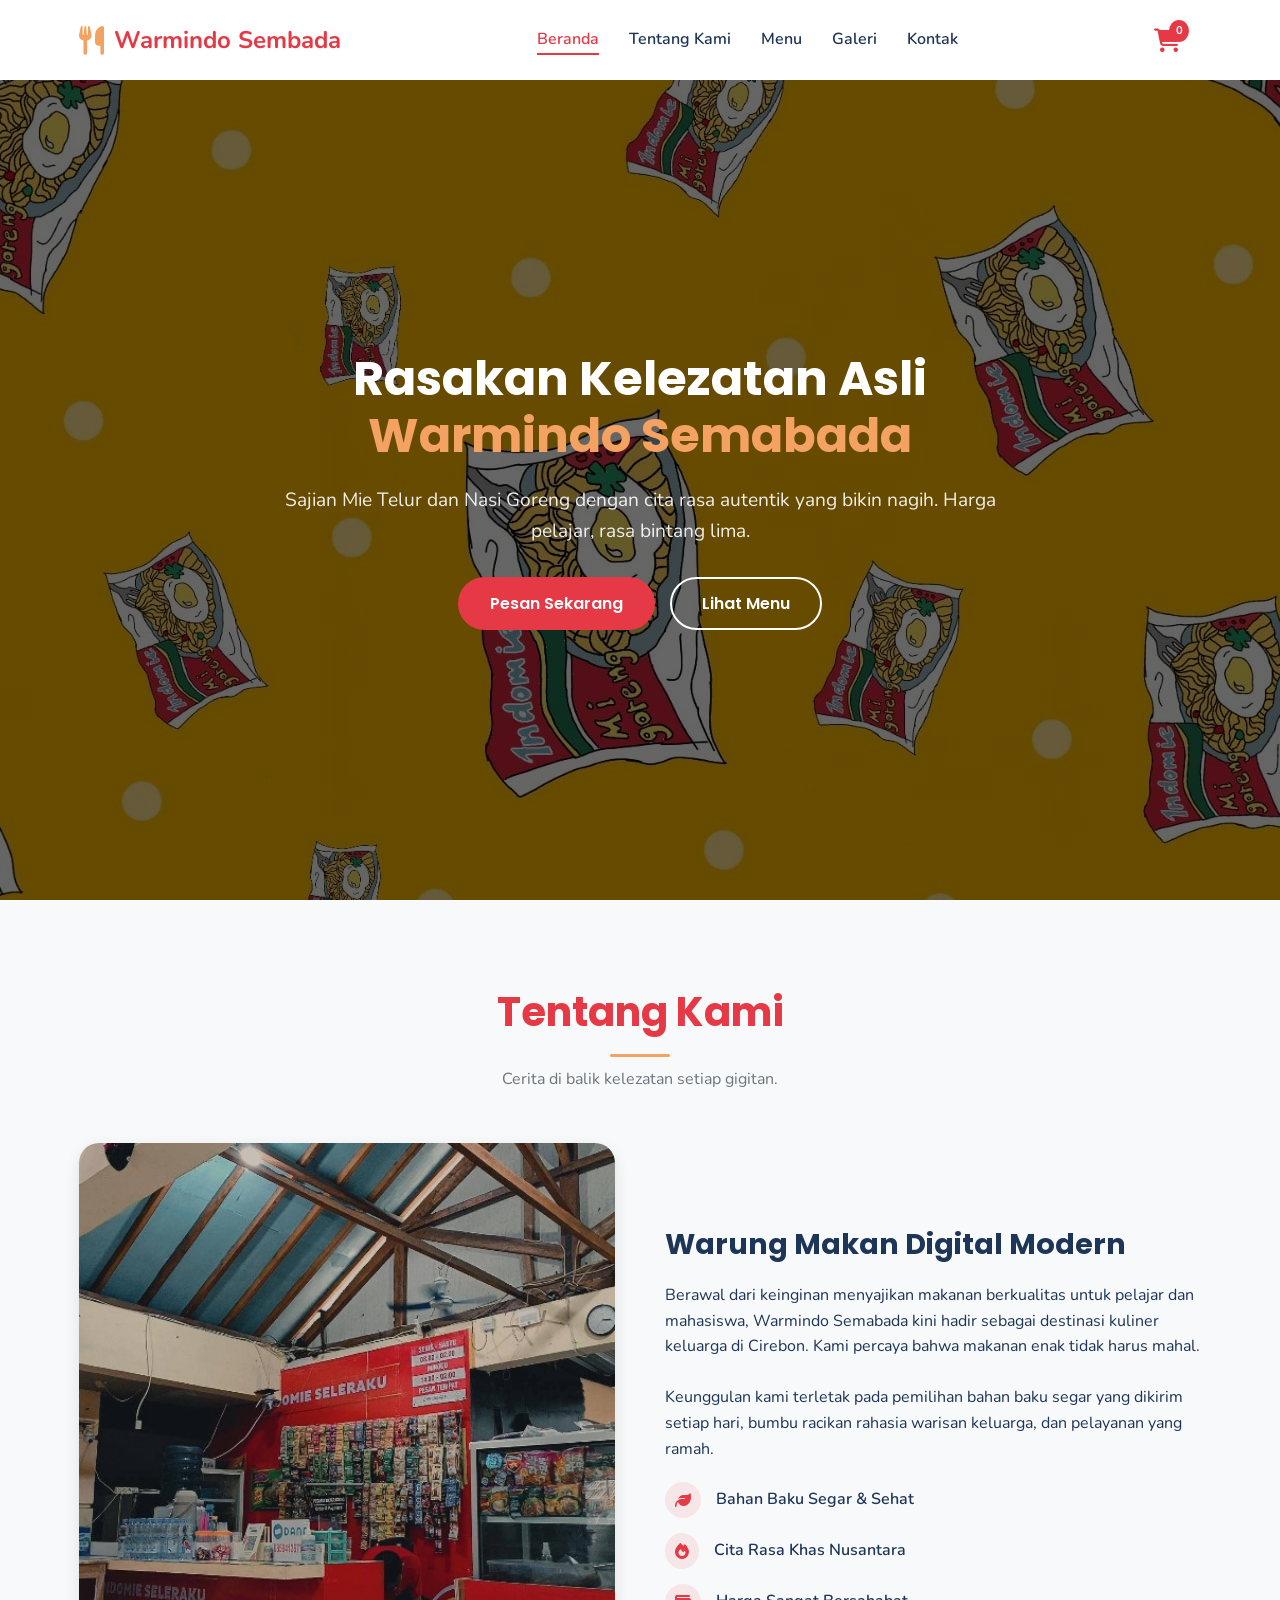
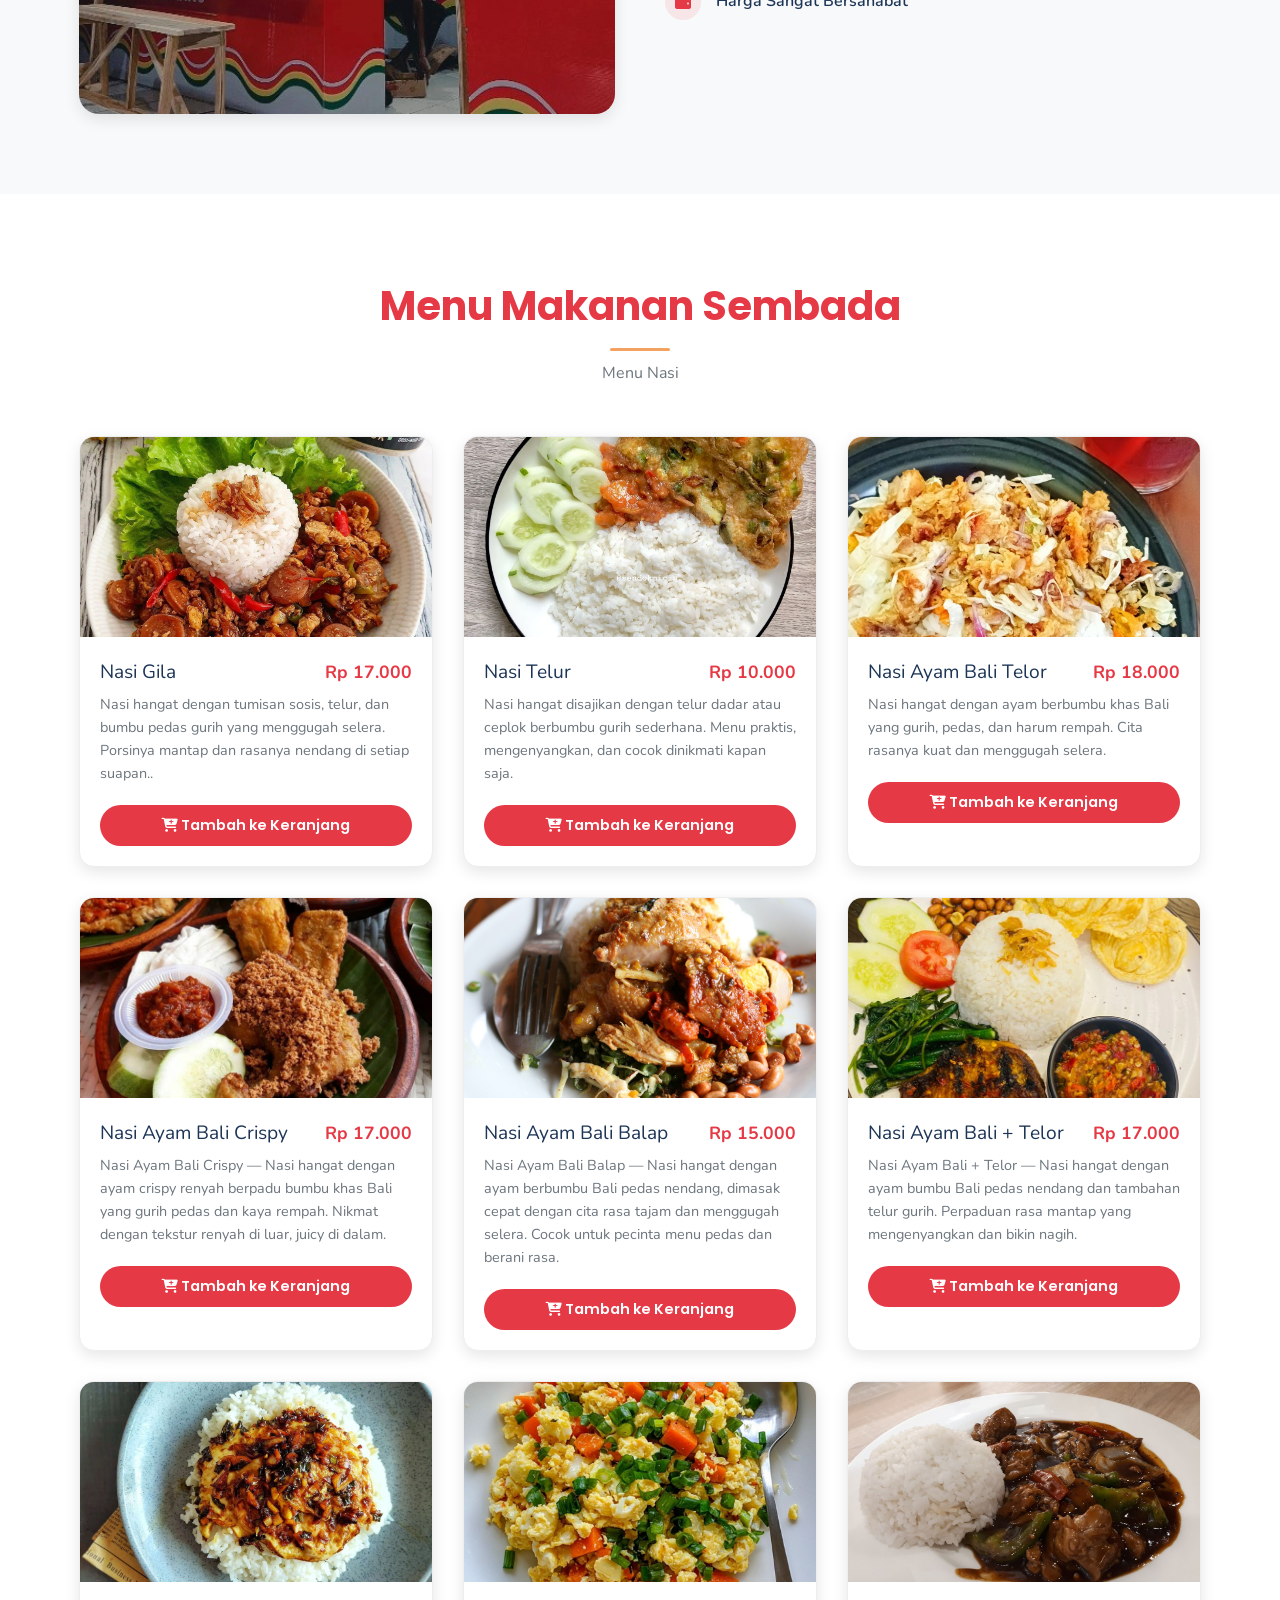
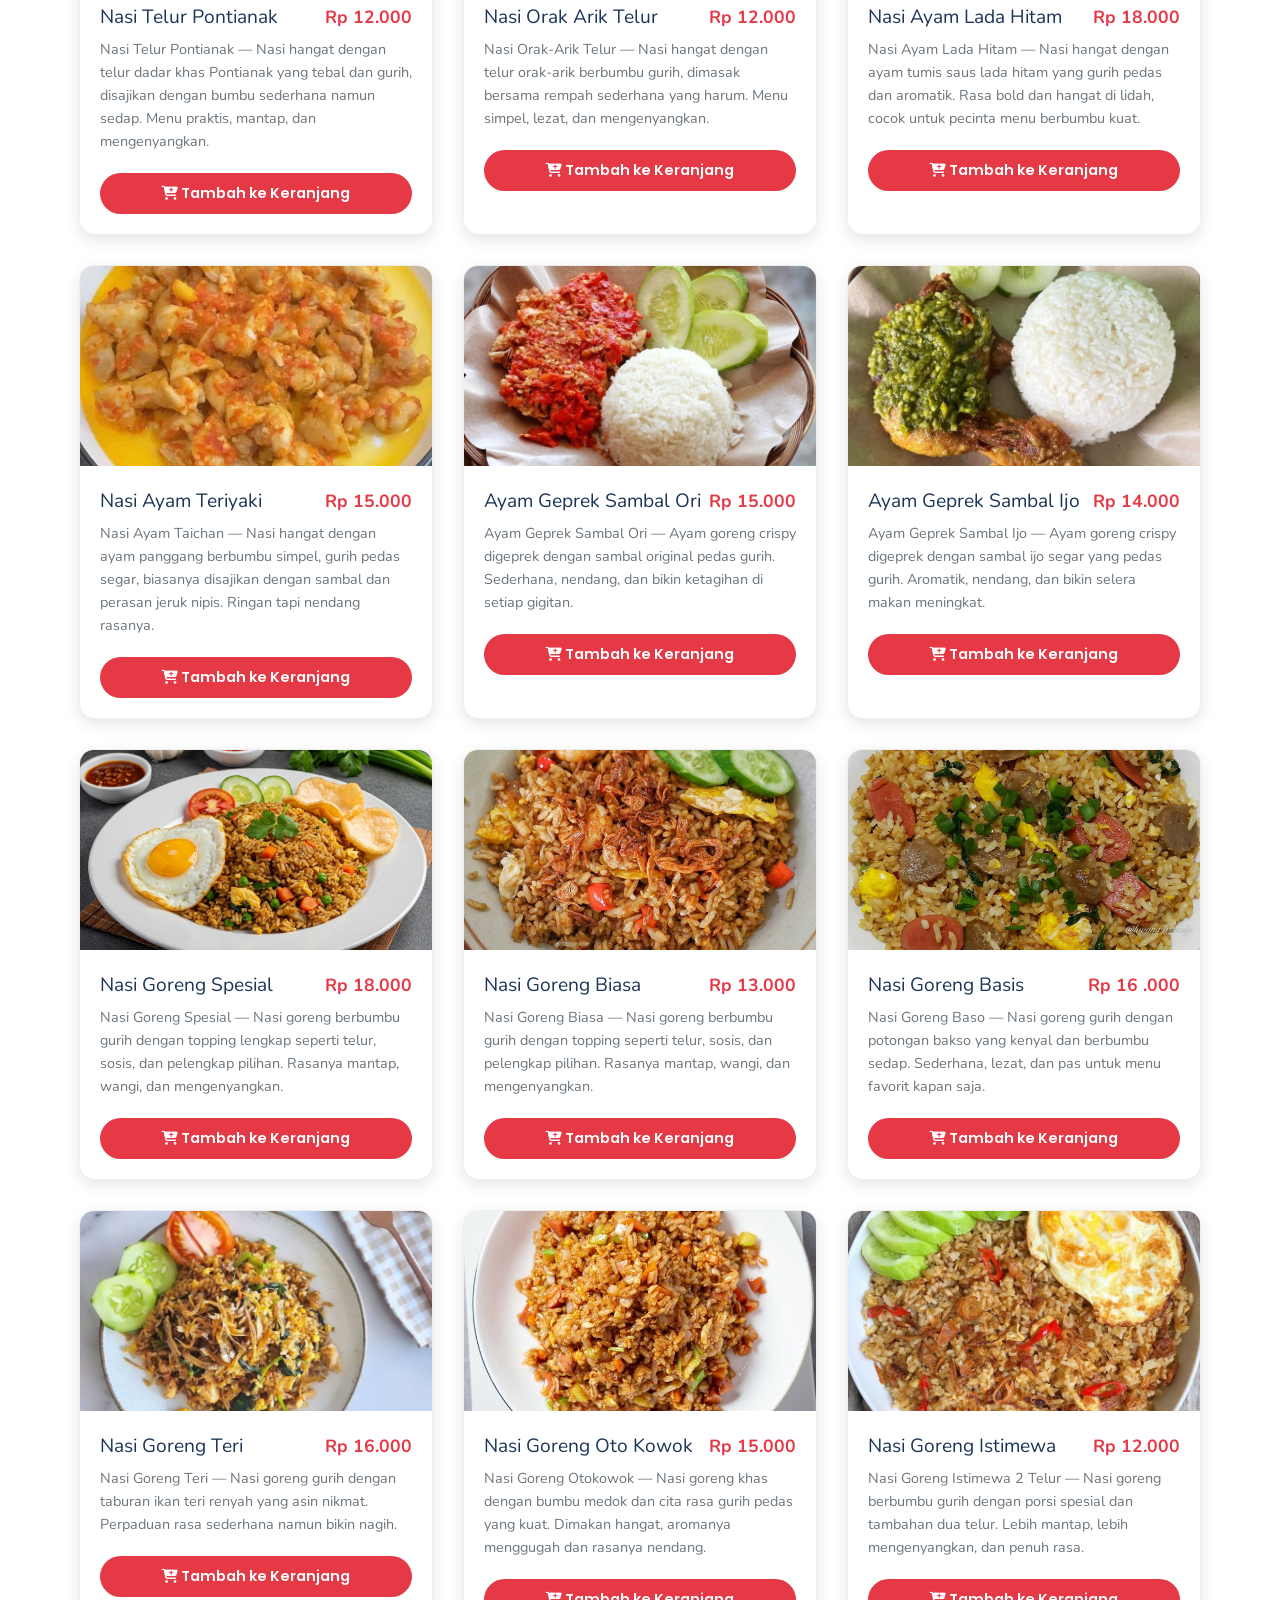
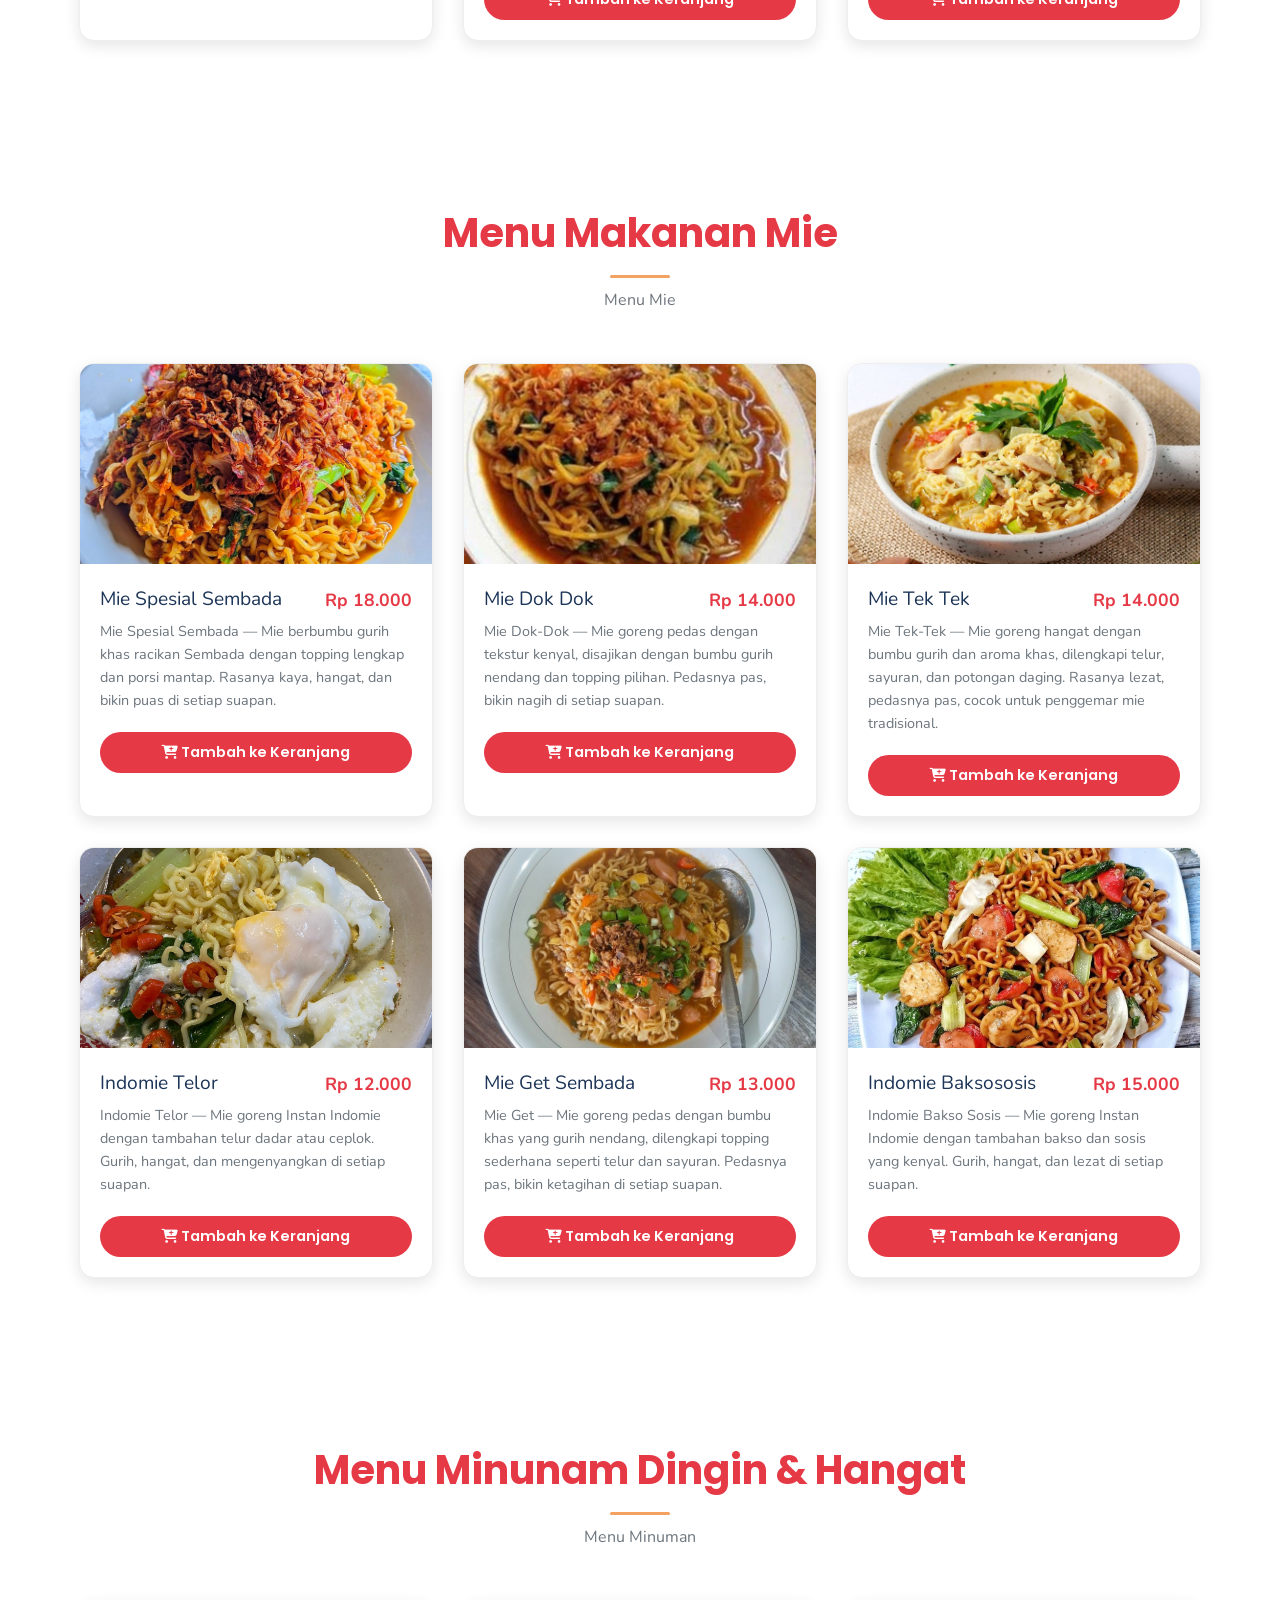
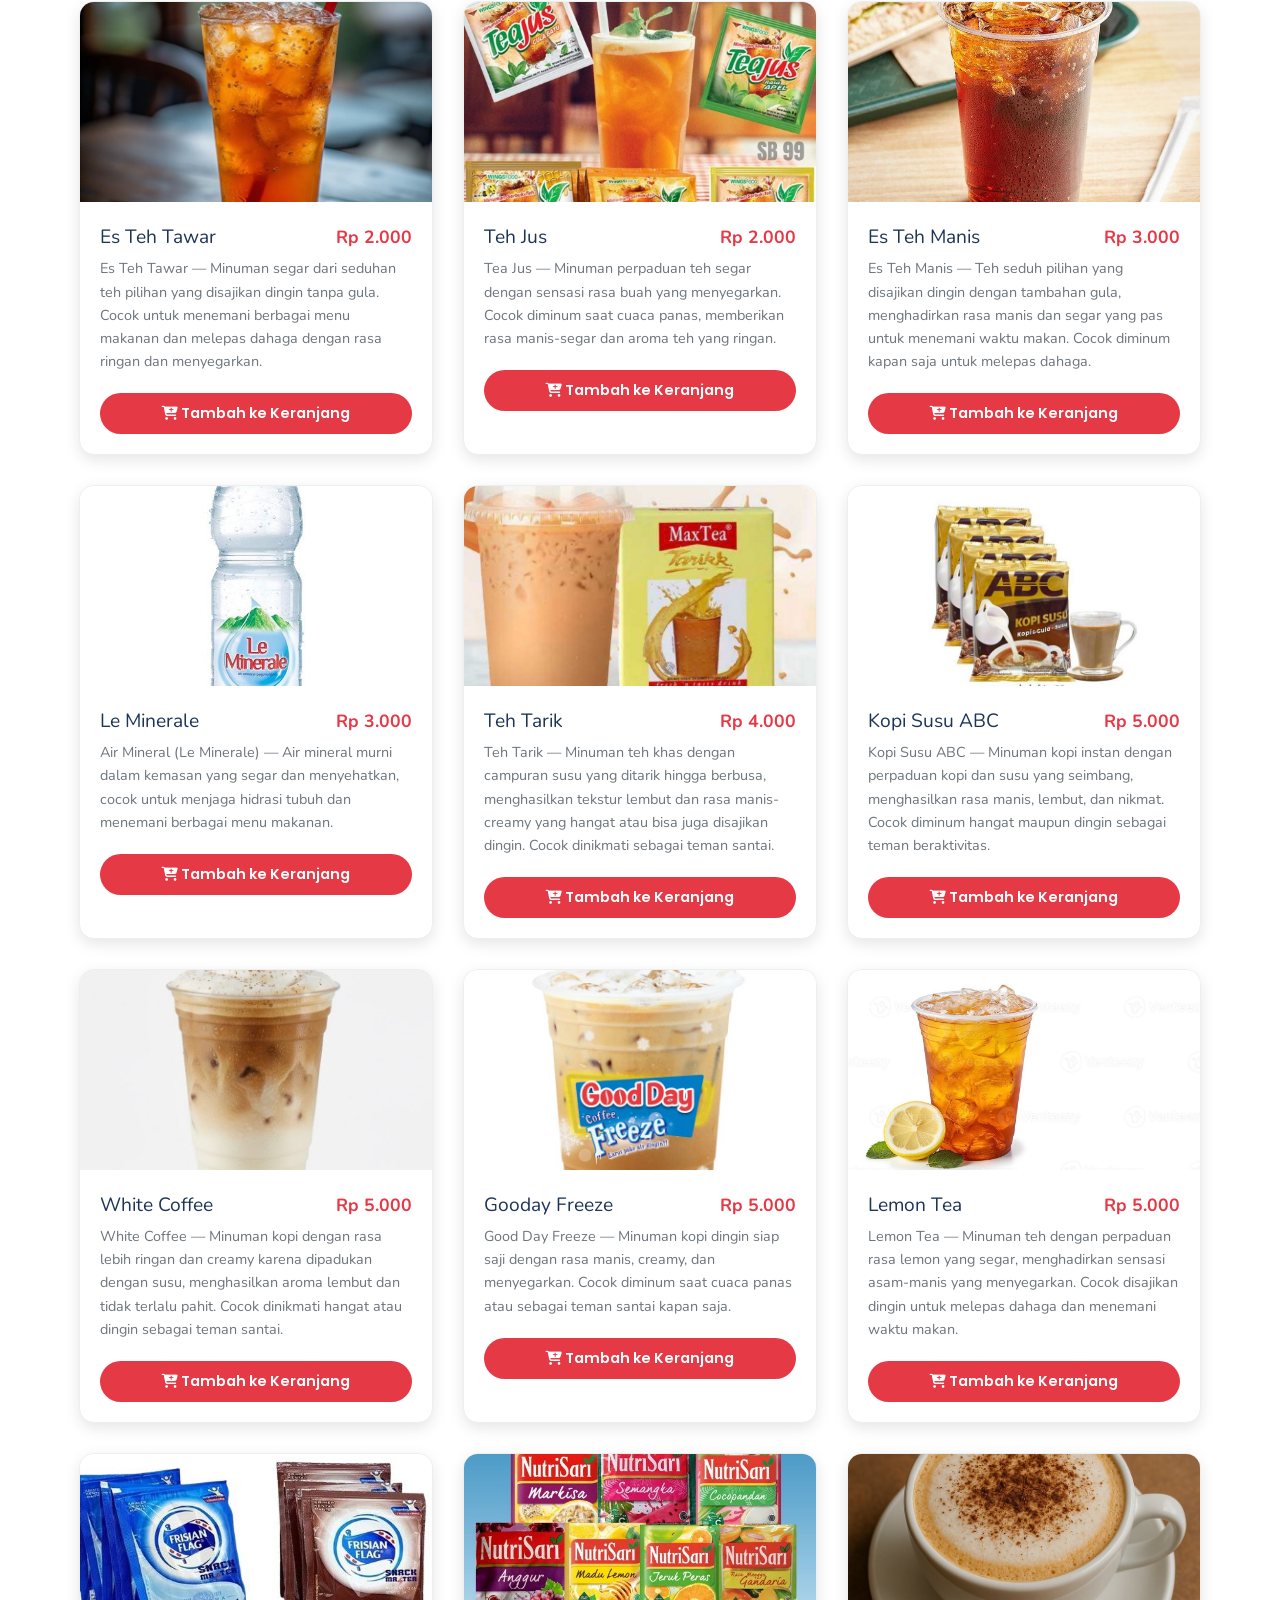
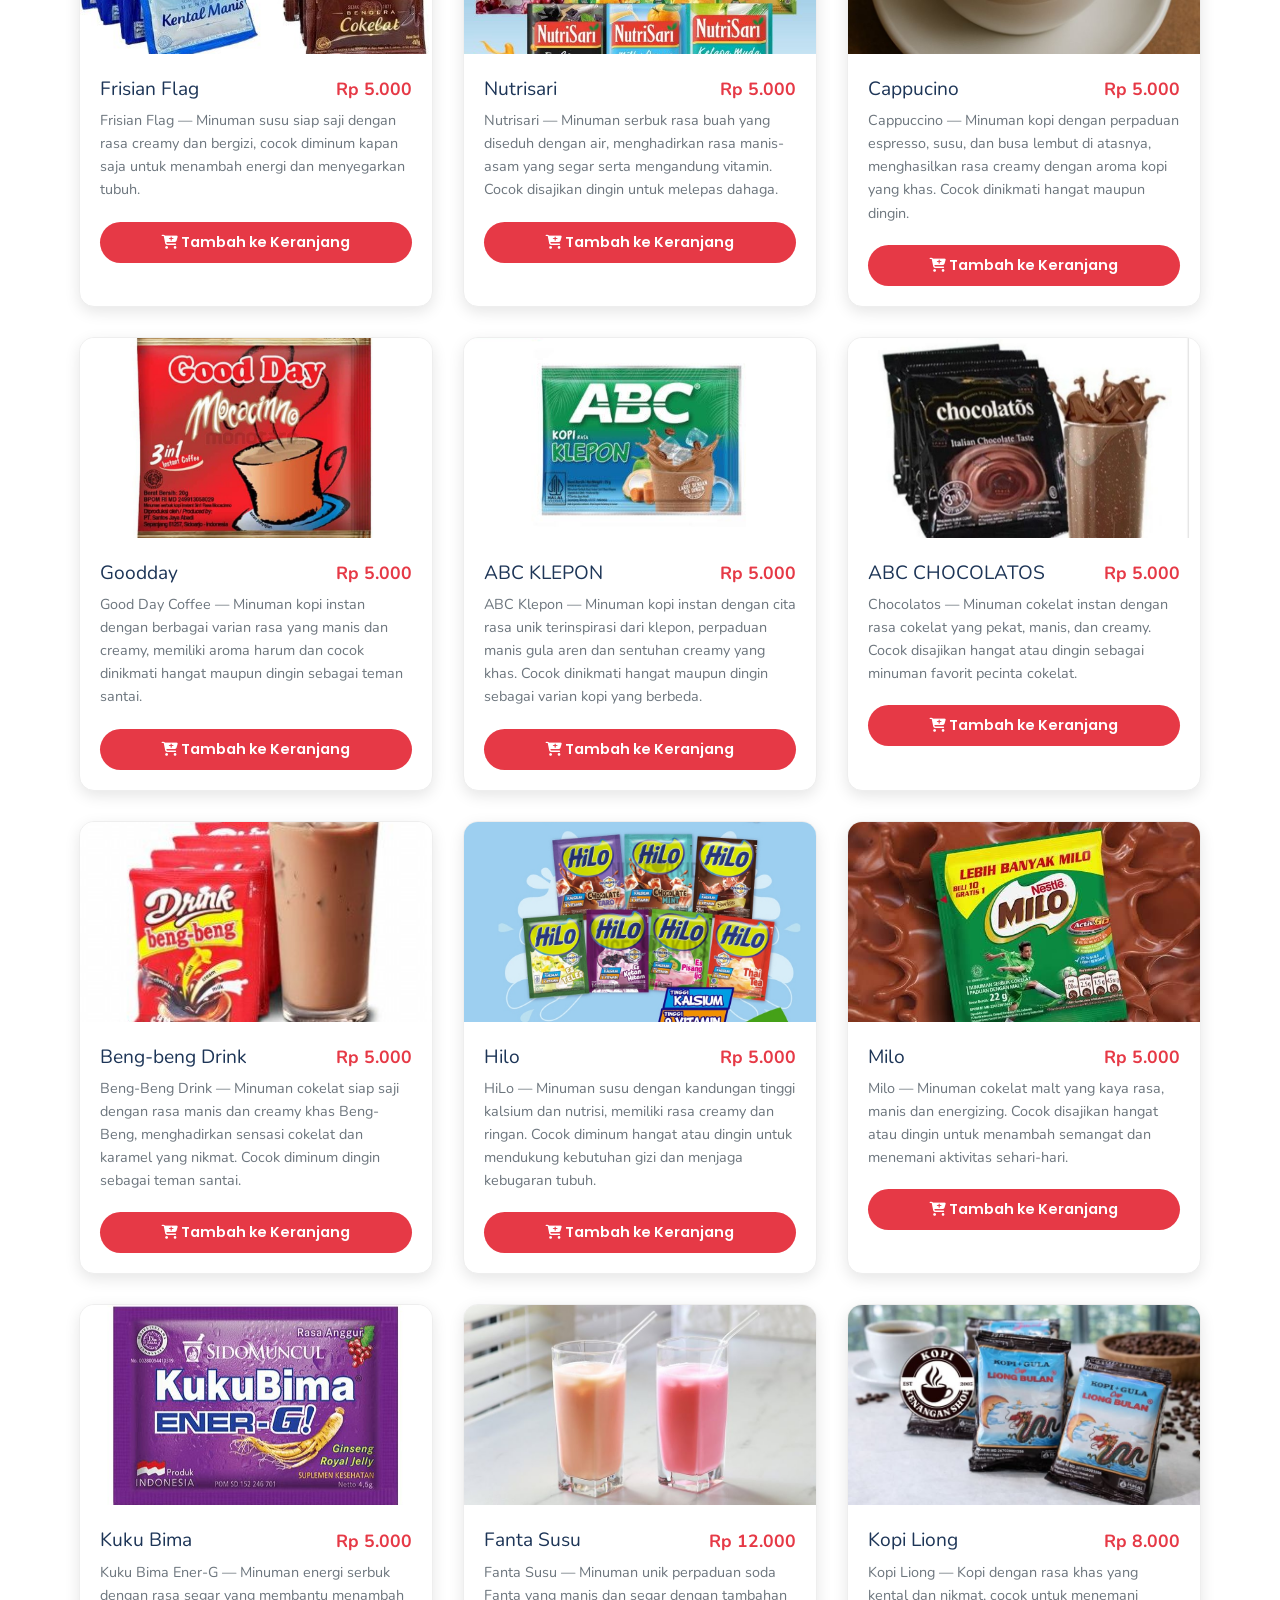
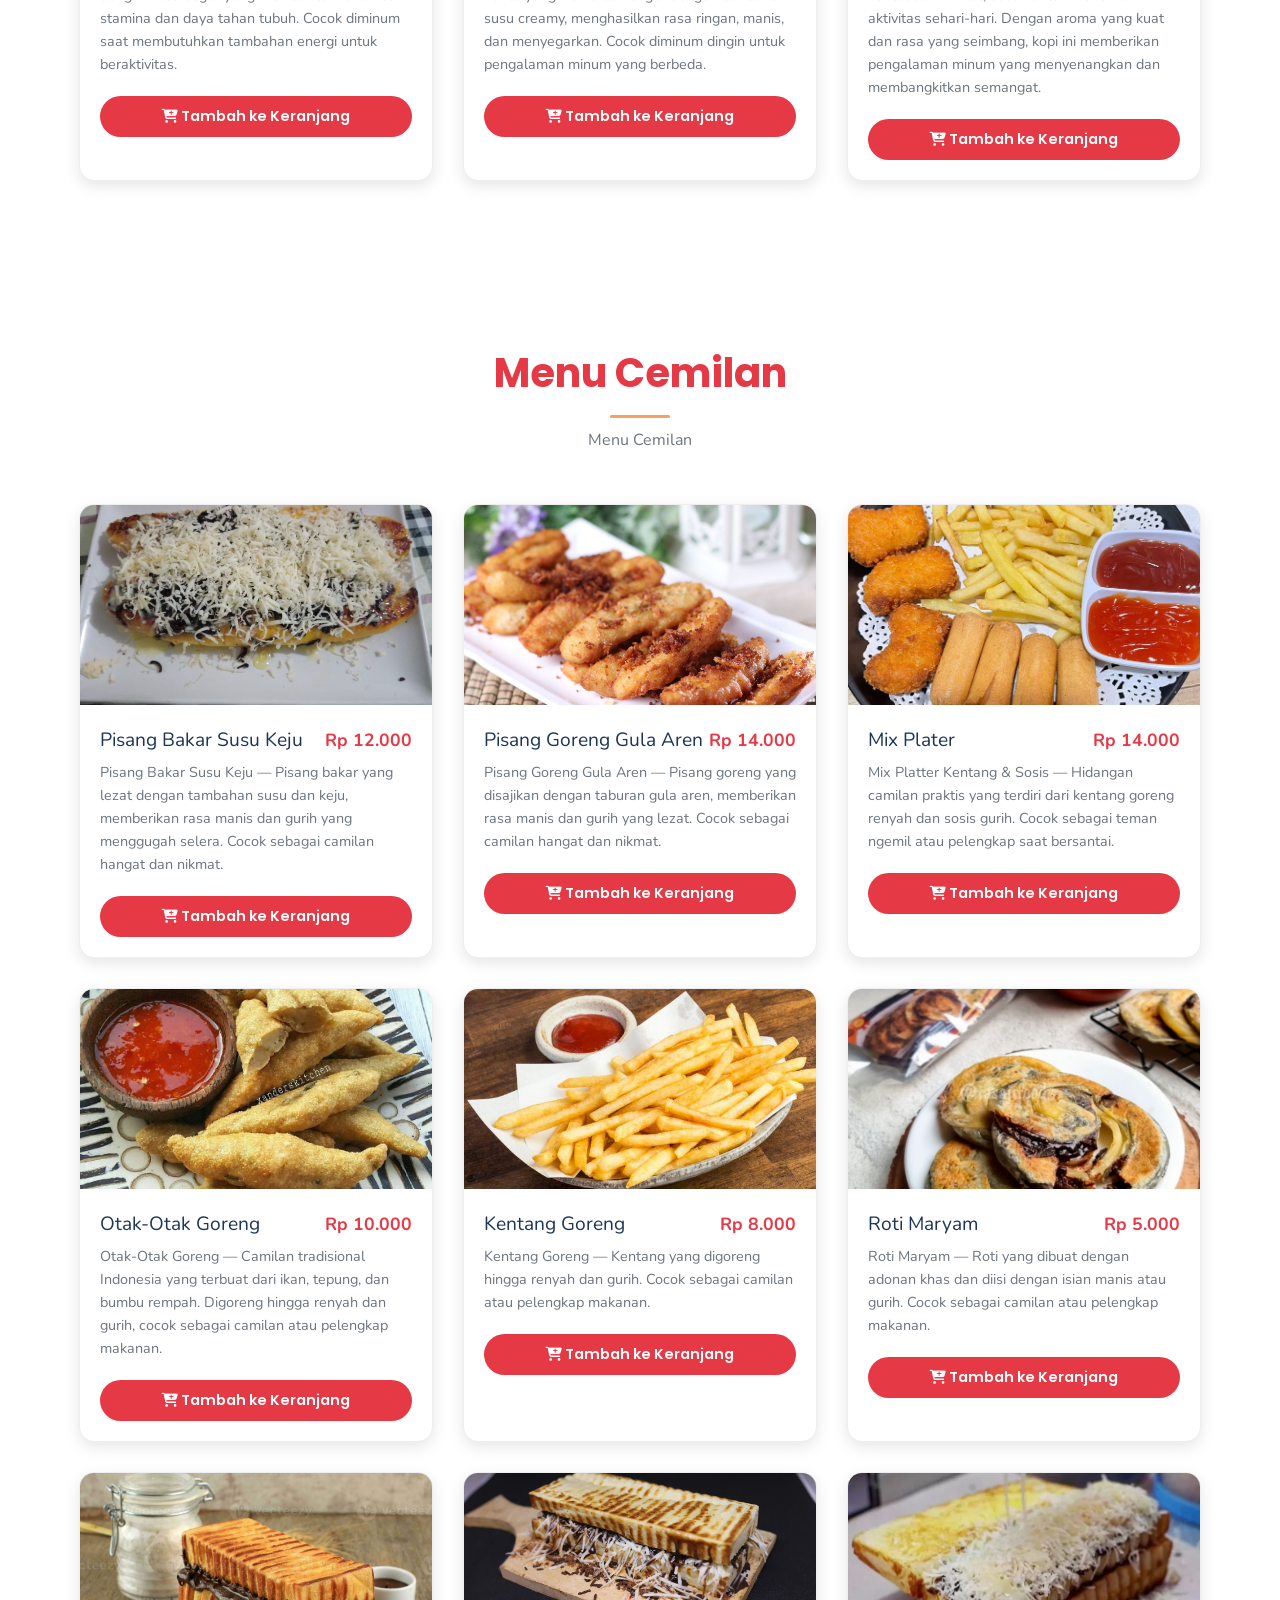
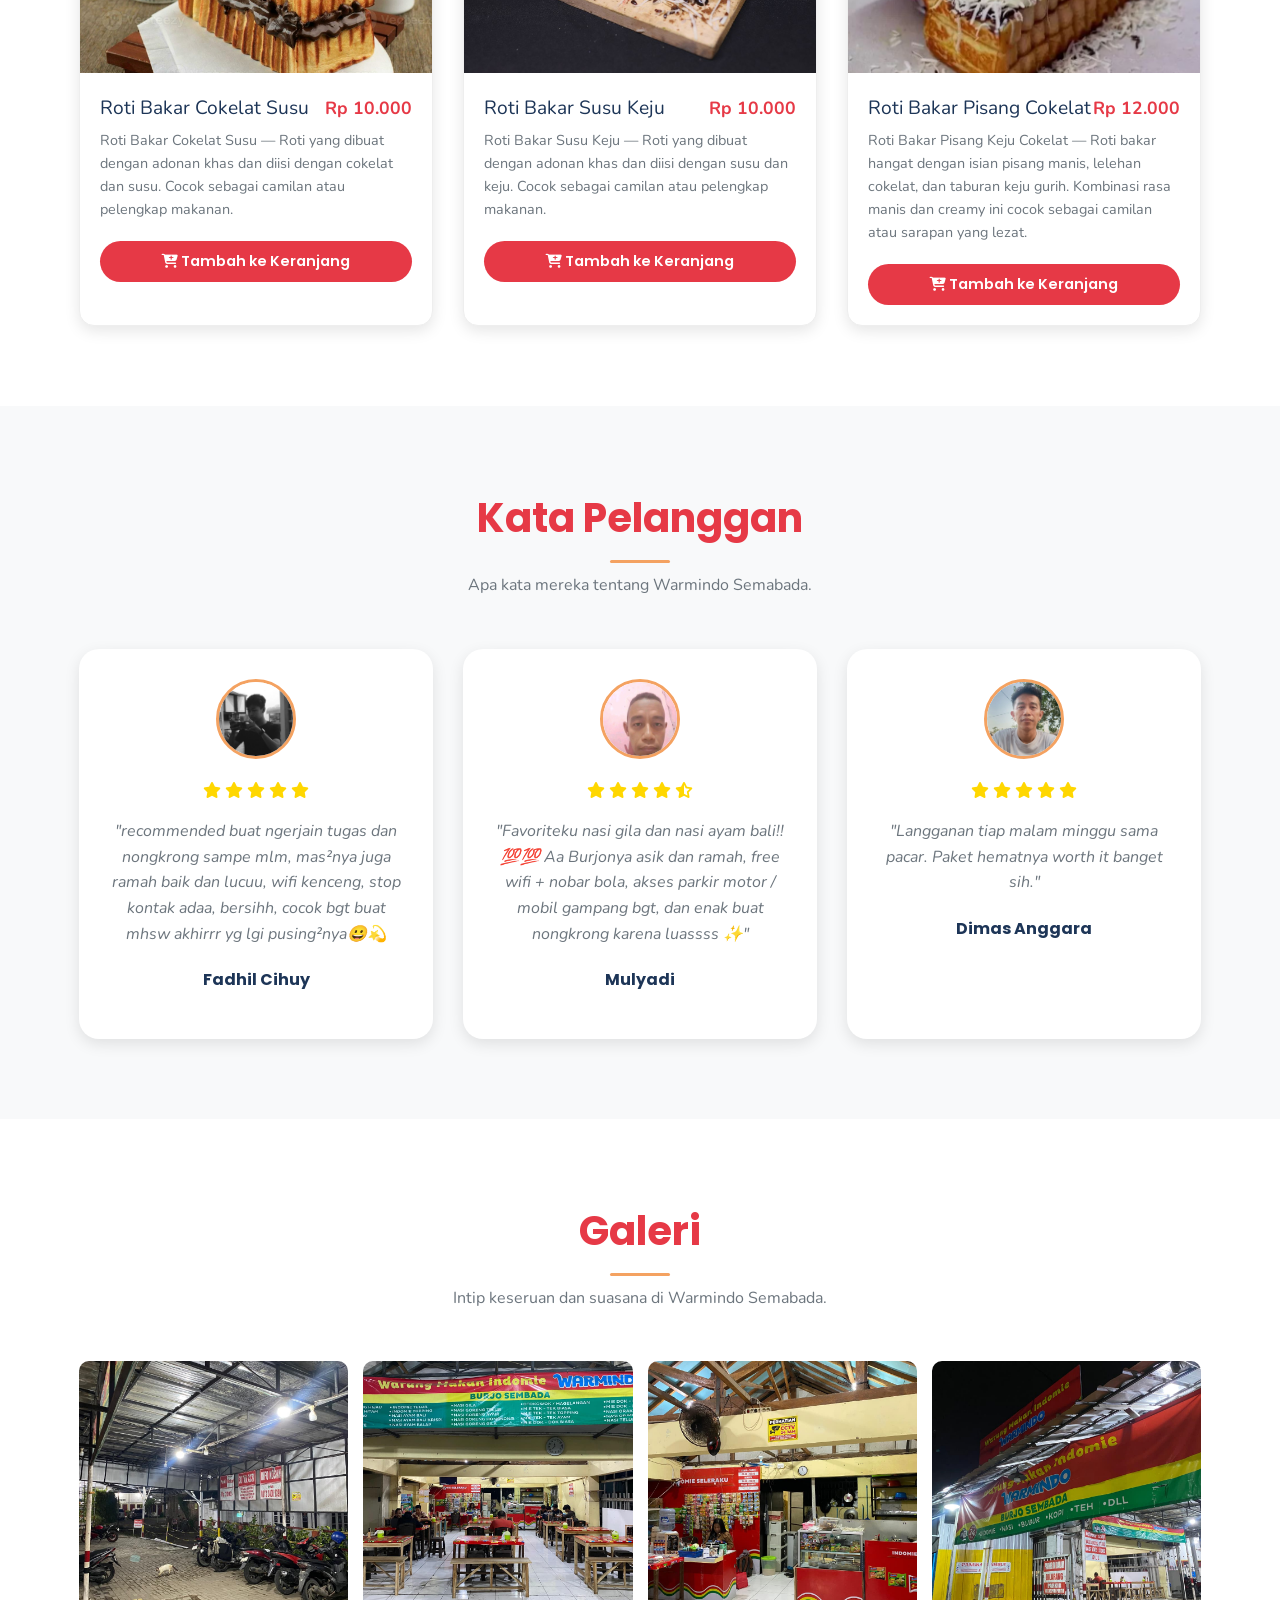
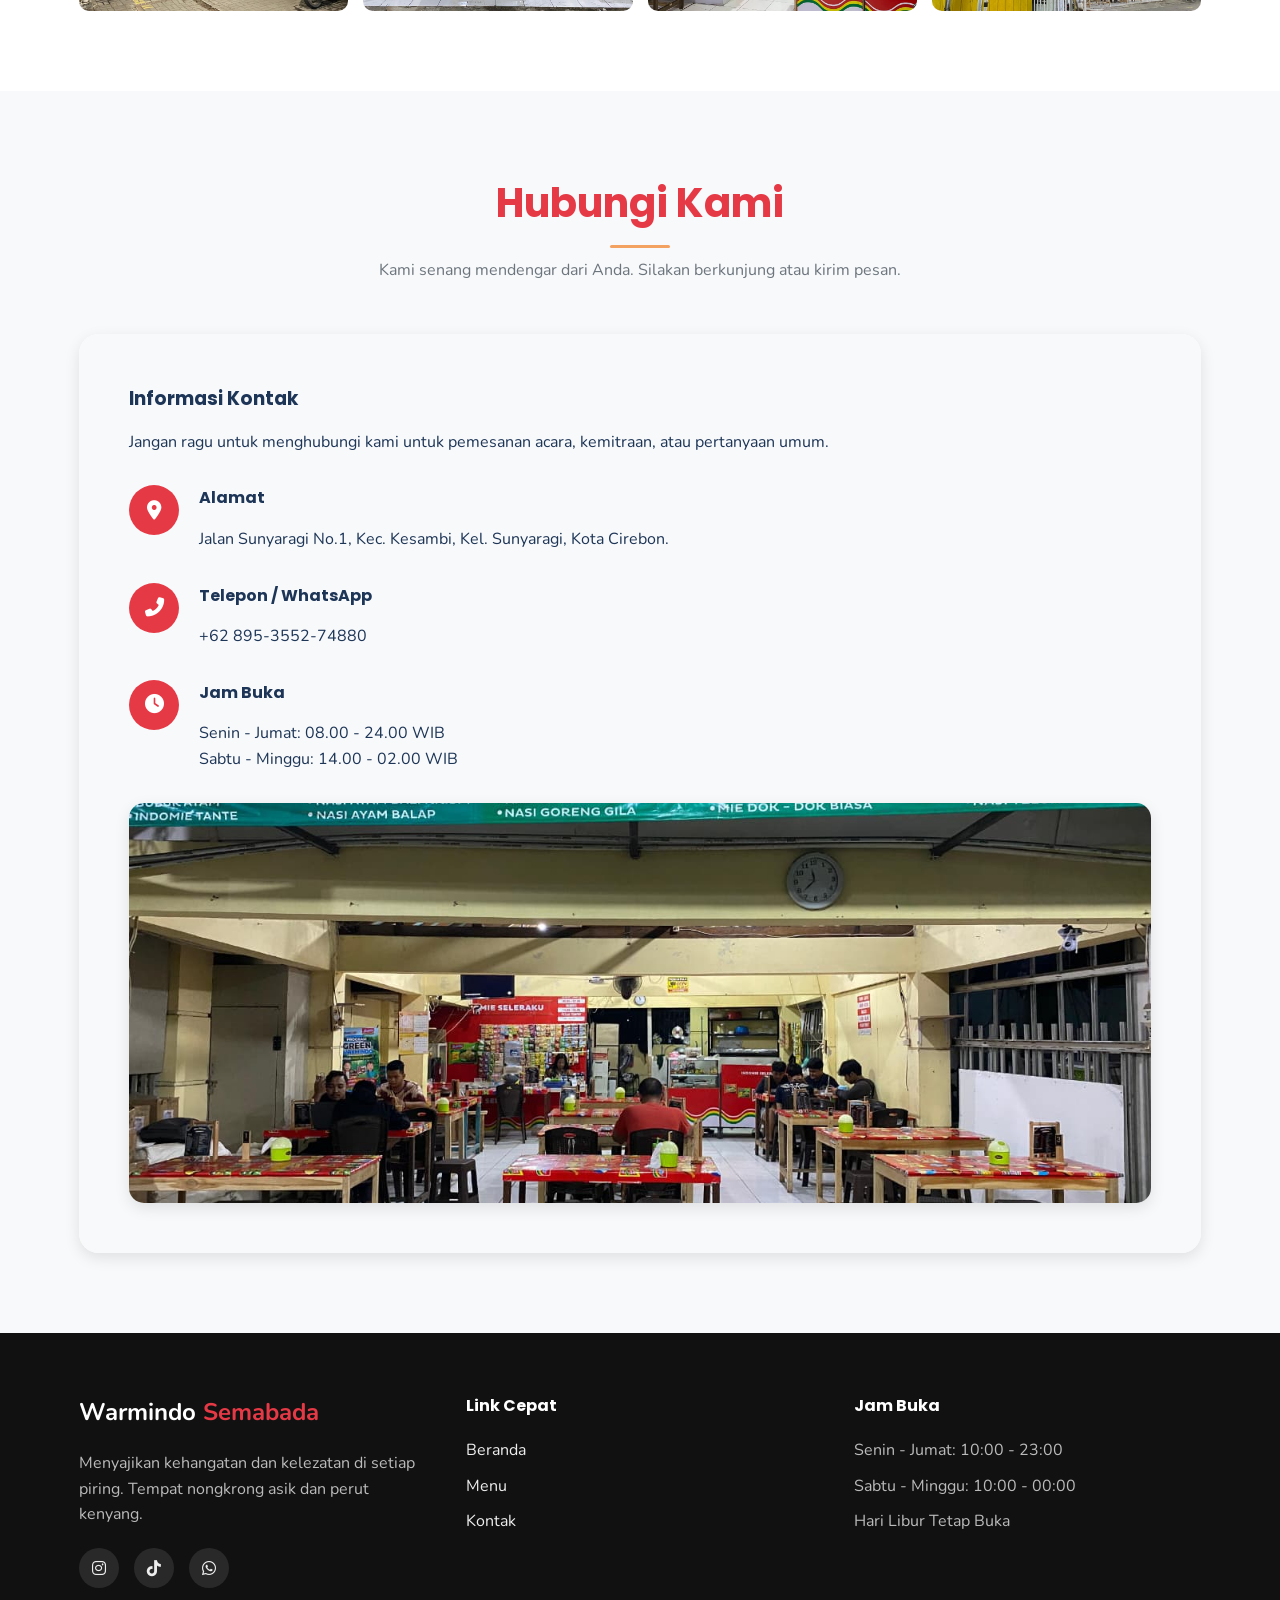
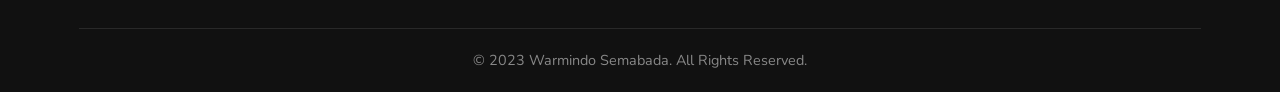
==== warmindo_sembada - Copy/index.html @ 0cf44f6a "Add files via upload" ====
<!DOCTYPE html>
<html lang="id">
<head>
    <meta charset="UTF-8">
    <meta name="viewport" content="width=device-width, initial-scale=1.0">
    <meta name="description" content="Warmindo Sembada Cirebon - Rasakan kelezatan mie telur dan nasi goreng terbaik di Kota Cirebon. Bahan segar, harga bersahabat.">
    <meta name="keywords" content="Warmindo Cirebon, Mie Telur Cirebon, Nasi Goreng Sunyaragi, Kuliner Cirebon, Warmindo Sembada">
    <title>Warmindo Sembada - Kelezatan Asli Cirebon</title>
    
    <!-- Google Fonts -->
    <link rel="preconnect" href="https://fonts.googleapis.com">
    <link rel="preconnect" href="https://fonts.gstatic.com" crossorigin>
    <link href="https://fonts.googleapis.com/css2?family=Nunito:wght@400;600;700&family=Poppins:wght@400;500;600;700&display=swap" rel="stylesheet">
    
    <!-- Font Awesome untuk Ikon -->
    <link rel="stylesheet" href="https://cdnjs.cloudflare.com/ajax/libs/font-awesome/6.4.0/css/all.min.css">

    <!-- Link ke file CSS -->
    <link rel="stylesheet" href="style.css">
</head>
<body>

    <!-- Header -->
    <header id="header">
        <div class="container">
            <nav class="navbar">
                <a href="#" class="logo">
                    <i class="fas fa-utensils"></i> Warmindo Sembada
                </a>
                <ul class="nav-menu">
                    <li><a href="#beranda" class="nav-link active">Beranda</a></li>
                    <li><a href="#tentang" class="nav-link">Tentang Kami</a></li>
                    <li><a href="#menu" class="nav-link">Menu</a></li>
                    <li><a href="#galeri" class="nav-link">Galeri</a></li>
                    <li><a href="#kontak" class="nav-link">Kontak</a></li>
                </ul>
                <a href="#keranjang" class="cart-menu">
                    <i class="fas fa-shopping-cart"></i>
                    <span class="cart-badge">0</span>
                </a>
                <div class="hamburger">
                    <i class="fas fa-bars"></i>
                </div>
            </nav>
        </div>
    </header>

    <!-- Hero Section -->
    <section id="beranda" class="hero">
        <div class="hero-content">
            <h1 class="hero-title">Rasakan Kelezatan Asli <br> <span>Warmindo Semabada</span></h1>
            <p class="hero-subtitle">Sajian Mie Telur dan Nasi Goreng dengan cita rasa autentik yang bikin nagih. Harga pelajar, rasa bintang lima.</p>
            <div class="hero-buttons">
                <a href="#menu" class="btn btn-primary">Pesan Sekarang</a>
                <a href="#menu" class="btn btn-outline" style="color: white; border-color: white;">Lihat Menu</a>
            </div>
        </div>
    </section>

    <!-- Shopping Cart Modal -->
    <div id="keranjang" class="cart-modal">
        <div class="cart-content">
            <div class="cart-header">
                <h2>Keranjang Makanan</h2>
                <a href="#" class="cart-close">
                    <i class="fas fa-times"></i>
                </a>
            </div>
            <div class="cart-items-container" id="cartItems">
                <div class="cart-empty">
                    <i class="fas fa-shopping-cart"></i>
                    <p>Keranjang Anda kosong</p>
                </div>
            </div>
            <div class="buyer-info-section" id="buyerInfoSection" style="display: none;">
                <h3>Data Pembeli</h3>
                <div class="buyer-form">
                    <div class="form-group">
                        <label for="buyerName">Nama Pembeli</label>
                        <input type="text" id="buyerName" placeholder="Masukkan nama Anda" class="form-control">
                    </div>
                    <div class="form-group">
                        <label for="buyerTable">Nomor Meja</label>
                        <input type="text" id="buyerTable" placeholder="Contoh: 1, A1, atau Meja Depan" class="form-control">
                    </div>
                </div>
            </div>
            <div class="cart-footer">
                <div class="cart-select-all">
                    <label>
                        <input type="checkbox" id="selectAllCheckbox" checked>
                        <span>Pilih Semua</span>
                    </label>
                </div>
                <div class="cart-total">
                    <strong>Total Terpilih:</strong>
                    <strong id="cartTotal">Rp 0</strong>
                </div>
                <button id="orderBtn" class="btn btn-primary" style="width: 100%; text-align: center; display: none;">
                    <i class="fab fa-whatsapp"></i> Pesan via WhatsApp
                </button>
            </div>
        </div>
    </div>

    <!-- Tentang Kami -->
    <section id="tentang" class="section-padding reveal">
        <div class="container">
            <div class="text-center">
                <h2 class="section-title">Tentang Kami</h2>
                <p class="section-subtitle">Cerita di balik kelezatan setiap gigitan.</p>
            </div>
            <div class="about-content">
                <div class="about-img">
                    <img src="asset/tentangkami2.jpeg" alt="Suasana Warmindo Semabada">
                </div>
                <div class="about-text">
                    <h3>Warung Makan Digital Modern</h3>
                    <p>Berawal dari keinginan menyajikan makanan berkualitas untuk pelajar dan mahasiswa, Warmindo Semabada kini hadir sebagai destinasi kuliner keluarga di Cirebon. Kami percaya bahwa makanan enak tidak harus mahal.</p>
                    <br>
                    <p>Keunggulan kami terletak pada pemilihan bahan baku segar yang dikirim setiap hari, bumbu racikan rahasia warisan keluarga, dan pelayanan yang ramah.</p>
                    
                    <div class="features-list">
                        <div class="feature-item">
                            <i class="fas fa-leaf"></i>
                            <span>Bahan Baku Segar & Sehat</span>
                        </div>
                        <div class="feature-item">
                            <i class="fas fa-fire"></i>
                            <span>Cita Rasa Khas Nusantara</span>
                        </div>
                        <div class="feature-item">
                            <i class="fas fa-wallet"></i>
                            <span>Harga Sangat Bersahabat</span>
                        </div>
                    </div>
                </div>
            </div>
        </div>
    </section>

        <!-- Menu Section -->
<section id="menu" class="section-padding reveal">
    <div class="container">
        <div class="text-center">
            <h2 class="section-title">Menu Makanan Sembada</h2>
            <p class="section-subtitle">Menu Nasi</p>
        </div>
        
        <div class="menu-grid">
            <!-- Menu Item 1 -->
            <div class="menu-card">
                <div class="menu-img">
                    <img src="asset/nasigila.jpg" alt="Nasi Gila">
                </div>
                <div class="menu-info">
                    <div class="menu-title">
                        <span>Nasi Gila</span>
                        <span class="menu-price">Rp 17.000</span>
                    </div>
                    <p class="menu-desc">Nasi hangat dengan tumisan sosis, telur, dan bumbu pedas gurih yang menggugah selera. Porsinya mantap dan rasanya nendang di setiap suapan..</p>
                    <button class="btn btn-add-cart"><i class="fas fa-cart-plus"></i> Tambah ke Keranjang</button>
                </div>
            </div>

            <!-- Menu Item 2 -->
            <div class="menu-card">
                <div class="menu-img">
                    <img src="asset/nasitelur.jpg" alt="Nasi Telur">
                </div>
                <div class="menu-info">
                    <div class="menu-title">
                        <span>Nasi Telur</span>
                        <span class="menu-price">Rp 10.000</span>
                    </div>
                    <p class="menu-desc">Nasi hangat disajikan dengan telur dadar atau ceplok berbumbu gurih sederhana. Menu praktis, mengenyangkan, dan cocok dinikmati kapan saja.</p>
                    <button class="btn btn-add-cart"><i class="fas fa-cart-plus"></i> Tambah ke Keranjang</button>
                </div>
            </div>

            <!-- Menu Item 3 -->
            <div class="menu-card">
                <div class="menu-img">
                    <img src="asset/nasiayambali.jpg" alt="Nasi Ayam Bali Telor ">
                </div>
                <div class="menu-info">
                    <div class="menu-title">
                        <span>Nasi Ayam Bali Telor</span>
                        <span class="menu-price">Rp 18.000</span>
                    </div>
                    <p class="menu-desc">Nasi hangat dengan ayam berbumbu khas Bali yang gurih, pedas, dan harum rempah. Cita rasanya kuat dan menggugah selera.</p>
                    <button class="btn btn-add-cart"><i class="fas fa-cart-plus"></i> Tambah ke Keranjang</button>
                </div>
            </div>

            <!-- Menu Item 4 -->
            <div class="menu-card">
                <div class="menu-img">
                    <img src="asset/nasiayambalicripsy.jpg" alt="Nasi Ayam Bali Crispy">
                </div>
                <div class="menu-info">
                    <div class="menu-title">
                        <span>Nasi Ayam Bali Crispy</span>
                        <span class="menu-price">Rp 17.000</span>
                    </div>
                    <p class="menu-desc">Nasi Ayam Bali Crispy — Nasi hangat dengan ayam crispy renyah berpadu bumbu khas Bali yang gurih pedas dan kaya rempah. Nikmat dengan tekstur renyah di luar, juicy di dalam.</p>
                    <button class="btn btn-add-cart"><i class="fas fa-cart-plus"></i> Tambah ke Keranjang</button>
                </div>
            </div>

            <!-- Menu Item 5 -->
            <div class="menu-card">
                <div class="menu-img">    
                    <img src="asset/nasiayambalibalap.jpg" alt="Nasi Ayam Bali Balap">
                </div>
                <div class="menu-info">
                    <div class="menu-title">
                        <span>Nasi Ayam Bali Balap</span>
                        <span class="menu-price">Rp 15.000</span>
                    </div>
                    <p class="menu-desc">Nasi Ayam Bali Balap — Nasi hangat dengan ayam berbumbu Bali pedas nendang, dimasak cepat dengan cita rasa tajam dan menggugah selera. Cocok untuk pecinta menu pedas dan berani rasa.</p>
                    <button class="btn btn-add-cart"><i class="fas fa-cart-plus"></i> Tambah ke Keranjang</button>
                </div>
            </div>

            <!-- Menu Item 5 -->
            <div class="menu-card">
                <div class="menu-img">    
                    <img src="asset/nasiayambalibalap+telor.jpg" alt="Nasi Ayam Bali Balap + Telor">
                </div>
                <div class="menu-info">
                    <div class="menu-title">
                        <span>Nasi Ayam Bali + Telor</span>
                        <span class="menu-price">Rp 17.000</span>
                    </div>
                    <p class="menu-desc">Nasi Ayam Bali + Telor — Nasi hangat dengan ayam bumbu Bali pedas nendang dan tambahan telur gurih. Perpaduan rasa mantap yang mengenyangkan dan bikin nagih.</p>
                    <button class="btn btn-add-cart"><i class="fas fa-cart-plus"></i> Tambah ke Keranjang</button>
                </div>
            </div>

            <!-- Menu Item 6 -->
            <div class="menu-card">
                <div class="menu-img">
                    <img src="asset/nasitelorpontianak.jpg" alt="Nasi">
                </div>
                <div class="menu-info">
                    <div class="menu-title">
                        <span>Nasi Telur Pontianak</span>
                        <span class="menu-price">Rp 12.000</span>
                    </div>
                    <p class="menu-desc">Nasi Telur Pontianak — Nasi hangat dengan telur dadar khas Pontianak yang tebal dan gurih, disajikan dengan bumbu sederhana namun sedap. Menu praktis, mantap, dan mengenyangkan.</p>
                    <button class="btn btn-add-cart"><i class="fas fa-cart-plus"></i> Tambah ke Keranjang</button>
                </div>
            </div>

            <!-- Menu Item 7 -->
            <div class="menu-card">
                <div class="menu-img">    
                    <img src="asset/nasiorakariktelur.jpg" alt="Nasi Orak Arik Telur">
                </div>
                <div class="menu-info">
                    <div class="menu-title">
                        <span>Nasi Orak Arik Telur</span>
                        <span class="menu-price">Rp 12.000</span>
                    </div>
                    <p class="menu-desc">Nasi Orak-Arik Telur — Nasi hangat dengan telur orak-arik berbumbu gurih, dimasak bersama rempah sederhana yang harum. Menu simpel, lezat, dan mengenyangkan.</p>
                    <button class="btn btn-add-cart"><i class="fas fa-cart-plus"></i> Tambah ke Keranjang</button>
                </div>
            </div>

            <!-- Menu Item 8 -->
            <div class="menu-card">
                <div class="menu-img">    
                    <img src="asset/nasiayamladahitam.jpg" alt="Nasi Ayam Lada Hitam">
                </div>
                <div class="menu-info">
                    <div class="menu-title">
                        <span>Nasi Ayam Lada Hitam</span>
                        <span class="menu-price">Rp 18.000</span>
                    </div>
                    <p class="menu-desc">Nasi Ayam Lada Hitam — Nasi hangat dengan ayam tumis saus lada hitam yang gurih pedas dan aromatik. Rasa bold dan hangat di lidah, cocok untuk pecinta menu berbumbu kuat.</p>
                    <button class="btn btn-add-cart"><i class="fas fa-cart-plus"></i> Tambah ke Keranjang</button>
                </div>
            </div>

            <!-- Menu Item 9 -->
            <div class="menu-card">
                <div class="menu-img">
                    <img src="asset/nasiayamtaichan.jpg" alt="Nasi Ayam Taichan">
                </div>
                <div class="menu-info">
                    <div class="menu-title">
                        <span>Nasi Ayam Teriyaki</span>
                        <span class="menu-price">Rp 15.000</span>
                    </div>
                    <p class="menu-desc">Nasi Ayam Taichan — Nasi hangat dengan ayam panggang berbumbu simpel, gurih pedas segar, biasanya disajikan dengan sambal dan perasan jeruk nipis. Ringan tapi nendang rasanya.</p>
                    <button class="btn btn-add-cart"><i class="fas fa-cart-plus"></i> Tambah ke Keranjang</button>
                </div>
            </div>

            <!-- Menu Item 10 -->
            <div class="menu-card">
                <div class="menu-img">
                    <img src="asset/nasiayamgepreksambalmerah.jpg" alt="Ayam Geprek Sambal Merah">
                </div>
                <div class="menu-info">
                    <div class="menu-title">
                        <span>Ayam Geprek Sambal Ori</span>
                        <span class="menu-price">Rp 15.000</span>
                    </div>
                    <p class="menu-desc">Ayam Geprek Sambal Ori — Ayam goreng crispy digeprek dengan sambal original pedas gurih. Sederhana, nendang, dan bikin ketagihan di setiap gigitan.</p>
                    <button class="btn btn-add-cart"><i class="fas fa-cart-plus"></i> Tambah ke Keranjang</button>
                </div>
            </div>

            <!-- Menu Item 11 -->
            <div class="menu-card">
                <div class="menu-img">
                    <img src="asset/ayamgepreksambalijo.jpg" alt="Ayam Geprek Sambal Ijo">
                </div>
                <div class="menu-info">
                    <div class="menu-title">
                        <span>Ayam Geprek Sambal Ijo</span>
                        <span class="menu-price">Rp 14.000</span>
                    </div>
                    <p class="menu-desc">Ayam Geprek Sambal Ijo — Ayam goreng crispy digeprek dengan sambal ijo segar yang pedas gurih. Aromatik, nendang, dan bikin selera makan meningkat.</p>
                    <button class="btn btn-add-cart"><i class="fas fa-cart-plus"></i> Tambah ke Keranjang</button>
                </div>
            </div>

            <!-- Menu Item 12 -->
            <div class="menu-card">
                <div class="menu-img">
                    <img src="asset/nasigoreng_spesial.jpg" alt="Nasi Goreng Spesial">
                </div>
                <div class="menu-info">
                    <div class="menu-title">
                        <span>Nasi Goreng Spesial</span>
                        <span class="menu-price">Rp 18.000</span>
                    </div>
                    <p class="menu-desc">Nasi Goreng Spesial — Nasi goreng berbumbu gurih dengan topping lengkap seperti telur, sosis, dan pelengkap pilihan. Rasanya mantap, wangi, dan mengenyangkan.</p>
                    <button class="btn btn-add-cart"><i class="fas fa-cart-plus"></i> Tambah ke Keranjang</button>
                </div>
            </div>
            
            <!-- Menu Item 13 -->
            <div class="menu-card">
                <div class="menu-img">
                    <img src="asset/nasigorengbiasa.jpg" alt="Nasi Goreng Biasa">
                </div>
                <div class="menu-info">
                    <div class="menu-title">
                        <span>Nasi Goreng Biasa</span>
                        <span class="menu-price">Rp 13.000</span>
                    </div>
                    <p class="menu-desc">Nasi Goreng Biasa — Nasi goreng berbumbu gurih dengan topping seperti telur, sosis, dan pelengkap pilihan. Rasanya mantap, wangi, dan mengenyangkan.</p>
                    <button class="btn btn-add-cart"><i class="fas fa-cart-plus"></i> Tambah ke Keranjang</button>
                </div>
            </div>

            <!-- Menu Item 14 -->
            <div class="menu-card">
                <div class="menu-img">
                    <img src="asset/nasigorengbasis.jpg" alt="Nasi Goreng Basis">
                </div>
                <div class="menu-info">
                    <div class="menu-title">
                        <span>Nasi Goreng Basis</span>
                        <span class="menu-price">Rp 16 .000</span>
                    </div>
                    <p class="menu-desc">Nasi Goreng Baso — Nasi goreng gurih dengan potongan bakso yang kenyal dan berbumbu sedap. Sederhana, lezat, dan pas untuk menu favorit kapan saja.</p>
                    <button class="btn btn-add-cart"><i class="fas fa-cart-plus"></i> Tambah ke Keranjang</button>
                </div>
            </div>

            <!-- Menu Item 15 -->
            <div class="menu-card">
                <div class="menu-img">
                    <img src="asset/nasigorengteri.jpg" alt="Nasi Goreng Teri">
                </div>
                <div class="menu-info">
                    <div class="menu-title">
                        <span>Nasi Goreng Teri</span>
                        <span class="menu-price">Rp 16.000</span>
                    </div>
                    <p class="menu-desc">Nasi Goreng Teri — Nasi goreng gurih dengan taburan ikan teri renyah yang asin nikmat. Perpaduan rasa sederhana namun bikin nagih.</p>
                    <button class="btn btn-add-cart"><i class="fas fa-cart-plus"></i> Tambah ke Keranjang</button>
                </div>
            </div>

            <!-- Menu Item 15 -->
            <div class="menu-card">
                <div class="menu-img">
                    <img src="asset/nasigorengotokowok.jpg" alt="Nasi Goreng Oto Kowok">
                </div>
                <div class="menu-info">
                    <div class="menu-title">
                        <span>Nasi Goreng Oto Kowok</span>
                        <span class="menu-price">Rp 15.000</span>
                    </div>
                    <p class="menu-desc">Nasi Goreng Otokowok — Nasi goreng khas dengan bumbu medok dan cita rasa gurih pedas yang kuat. Dimakan hangat, aromanya menggugah dan rasanya nendang.</p>
                    <button class="btn btn-add-cart"><i class="fas fa-cart-plus"></i> Tambah ke Keranjang</button>
                </div>
            </div>

            <!-- Menu Item 16 -->
            <div class="menu-card">
                <div class="menu-img">
                    <img src="asset/nasigorengistimewa.jpg" alt="Nasi Goreng Istimewa">
                </div>
                <div class="menu-info">
                    <div class="menu-title">
                        <span>Nasi Goreng Istimewa</span>
                        <span class="menu-price">Rp 12.000</span>
                    </div>
                    <p class="menu-desc">Nasi Goreng Istimewa 2 Telur — Nasi goreng berbumbu gurih dengan porsi spesial dan tambahan dua telur. Lebih mantap, lebih mengenyangkan, dan penuh rasa.</p>
                    <button class="btn btn-add-cart"><i class="fas fa-cart-plus"></i> Tambah ke Keranjang</button>
                </div>
            </div>

        </div>
    </div>
</section>

        <!-- Menu Section -->
<section id="menu" class="section-padding reveal">
    <div class="container">
        <div class="text-center">
            <h2 class="section-title">Menu Makanan Mie</h2>
            <p class="section-subtitle">Menu Mie</p>
        </div>
        
        <div class="menu-grid">
            <!-- Menu Item 1 -->
            <div class="menu-card">
                <div class="menu-img">
                    <img src="asset/miespesialsembada.jpg" alt="Mie Spesial Sembada">
                </div>
                <div class="menu-info">
                    <div class="menu-title">
                        <span>Mie Spesial Sembada</span>
                        <span class="menu-price">Rp 18.000</span>
                    </div>
                    <p class="menu-desc">Mie Spesial Sembada — Mie berbumbu gurih khas racikan Sembada dengan topping lengkap dan porsi mantap. Rasanya kaya, hangat, dan bikin puas di setiap suapan.</p>
                    <button class="btn btn-add-cart"><i class="fas fa-cart-plus"></i> Tambah ke Keranjang</button>
                </div>
            </div>

            <!-- Menu Item 2 -->
            <div class="menu-card">
                <div class="menu-img">
                    <img src="asset/miedokdok.jpg" alt="Mie Dok Dok">
                </div>
                <div class="menu-info">
                    <div class="menu-title">
                        <span>Mie Dok Dok</span>
                        <span class="menu-price">Rp 14.000</span>
                    </div>
                    <p class="menu-desc">Mie Dok-Dok — Mie goreng pedas dengan tekstur kenyal, disajikan dengan bumbu gurih nendang dan topping pilihan. Pedasnya pas, bikin nagih di setiap suapan.</p>
                    <button class="btn btn-add-cart"><i class="fas fa-cart-plus"></i> Tambah ke Keranjang</button>
                </div>
            </div>

            <!-- Menu Item 3 -->
            <div class="menu-card">
                <div class="menu-img">
                    <img src="asset/mietektek.jpg" alt="Mie Tek Tek">
                </div>
                <div class="menu-info">
                    <div class="menu-title">
                        <span>Mie Tek Tek</span>
                        <span class="menu-price">Rp 14.000</span>
                    </div>
                    <p class="menu-desc">Mie Tek-Tek — Mie goreng hangat dengan bumbu gurih dan aroma khas, dilengkapi telur, sayuran, dan potongan daging. Rasanya lezat, pedasnya pas, cocok untuk penggemar mie tradisional.</p>
                    <button class="btn btn-add-cart"><i class="fas fa-cart-plus"></i> Tambah ke Keranjang</button>
                </div>
            </div>

            <!-- Menu Item 4 -->
            <div class="menu-card">
                <div class="menu-img">
                    <img src="asset/indomietelor.jpg" alt="Indomie Telor">
                </div>
                <div class="menu-info">
                    <div class="menu-title">
                        <span>Indomie Telor</span>
                        <span class="menu-price">Rp 12.000</span>
                    </div>
                    <p class="menu-desc">Indomie Telor — Mie goreng Instan Indomie dengan tambahan telur dadar atau ceplok. Gurih, hangat, dan mengenyangkan di setiap suapan.</p>
                    <button class="btn btn-add-cart"><i class="fas fa-cart-plus"></i> Tambah ke Keranjang</button>
                </div>
            </div>

            <!-- Menu Item 5 -->
            <div class="menu-card">
                <div class="menu-img">    
                    <img src="asset/miegetsembada.jpg" alt="Mie Get Sembada">
                </div>
                <div class="menu-info">
                    <div class="menu-title">
                        <span>Mie Get Sembada</span>
                        <span class="menu-price">Rp 13.000</span>
                    </div>
                    <p class="menu-desc">Mie Get — Mie goreng pedas dengan bumbu khas yang gurih nendang, dilengkapi topping sederhana seperti telur dan sayuran. Pedasnya pas, bikin ketagihan di setiap suapan.</p>
                    <button class="btn btn-add-cart"><i class="fas fa-cart-plus"></i> Tambah ke Keranjang</button>
                </div>
            </div>

            <!-- Menu Item 6 -->
            <div class="menu-card">
                <div class="menu-img">    
                    <img src="asset/indomiebaksososis.jpg" alt="Indomie Baksososis">
                </div>
                <div class="menu-info">
                    <div class="menu-title">
                        <span>Indomie Baksososis</span>
                        <span class="menu-price">Rp 15.000</span>
                    </div>
                    <p class="menu-desc">Indomie Bakso Sosis — Mie goreng Instan Indomie dengan tambahan bakso dan sosis yang kenyal. Gurih, hangat, dan lezat di setiap suapan.</p>
                    <button class="btn btn-add-cart"><i class="fas fa-cart-plus"></i> Tambah ke Keranjang</button>
                </div>
            </div>

        </div>
    </div>
</section>

<!-- Menu Section -->
<section id="menu" class="section-padding reveal">
    <div class="container">
        <div class="text-center">
            <h2 class="section-title">Menu Minunam Dingin & Hangat</h2>
            <p class="section-subtitle">Menu Minuman</p>
        </div>
        
        <div class="menu-grid">
            <!-- Menu Item 1 -->
            <div class="menu-card">
                <div class="menu-img">
                    <img src="asset/estehtawar.jpg" alt="Es Teh Tawar">
                </div>
                <div class="menu-info">
                    <div class="menu-title">
                        <span>Es Teh Tawar</span>
                        <span class="menu-price">Rp 2.000</span>
                    </div>
                    <p class="menu-desc">Es Teh Tawar — Minuman segar dari seduhan teh pilihan yang disajikan dingin tanpa gula. Cocok untuk menemani berbagai menu makanan dan melepas dahaga dengan rasa ringan dan menyegarkan.</p>
                    <button class="btn btn-add-cart"><i class="fas fa-cart-plus"></i> Tambah ke Keranjang</button>
                </div>
            </div>

            <!-- Menu Item 2 -->
            <div class="menu-card">
                <div class="menu-img">
                    <img src="asset/teajus.jpg" alt="Teh Jus">
                </div>
                <div class="menu-info">
                    <div class="menu-title">
                        <span>Teh Jus</span>
                        <span class="menu-price">Rp 2.000</span>
                    </div>
                    <p class="menu-desc">Tea Jus — Minuman perpaduan teh segar dengan sensasi rasa buah yang menyegarkan. Cocok diminum saat cuaca panas, memberikan rasa manis-segar dan aroma teh yang ringan.</p>
                    <button class="btn btn-add-cart"><i class="fas fa-cart-plus"></i> Tambah ke Keranjang</button>
                </div>
            </div>

            <!-- Menu Item 3 -->
            <div class="menu-card">
                <div class="menu-img">
                    <img src="asset/estehmanis.jpg" alt="Es Teh Manis">
                </div>
                <div class="menu-info">
                    <div class="menu-title">
                        <span>Es Teh Manis</span>
                        <span class="menu-price">Rp 3.000</span>
                    </div>
                    <p class="menu-desc">Es Teh Manis — Teh seduh pilihan yang disajikan dingin dengan tambahan gula, menghadirkan rasa manis dan segar yang pas untuk menemani waktu makan. Cocok diminum kapan saja untuk melepas dahaga.</p>
                    <button class="btn btn-add-cart"><i class="fas fa-cart-plus"></i> Tambah ke Keranjang</button>
                </div>
            </div>

            <!-- Menu Item 4 -->
            <div class="menu-card">
                <div class="menu-img">
                    <img src="asset/mineralbotol.jpg" alt="Le Minerale">
                </div>
                <div class="menu-info">
                    <div class="menu-title">
                        <span>Le Minerale</span>
                        <span class="menu-price">Rp 3.000</span>
                    </div>
                    <p class="menu-desc">Air Mineral (Le Minerale) — Air mineral murni dalam kemasan yang segar dan menyehatkan, cocok untuk menjaga hidrasi tubuh dan menemani berbagai menu makanan.</p>
                    <button class="btn btn-add-cart"><i class="fas fa-cart-plus"></i> Tambah ke Keranjang</button>
                </div>
            </div>

            <!-- Menu Item 5 -->
            <div class="menu-card">
                <div class="menu-img">    
                    <img src="asset/tehtarik.jpg" alt="Teh Tarik">
                </div>
                <div class="menu-info">
                    <div class="menu-title">
                        <span>Teh Tarik</span>
                        <span class="menu-price">Rp 4.000</span>
                    </div>
                    <p class="menu-desc">Teh Tarik — Minuman teh khas dengan campuran susu yang ditarik hingga berbusa, menghasilkan tekstur lembut dan rasa manis-creamy yang hangat atau bisa juga disajikan dingin. Cocok dinikmati sebagai teman santai.</p>
                    <button class="btn btn-add-cart"><i class="fas fa-cart-plus"></i> Tambah ke Keranjang</button>
                </div>
            </div>

            <!-- Menu Item 5 -->
            <div class="menu-card">
                <div class="menu-img">    
                    <img src="asset/kopisusuabc.jpg" alt="Kopi Susu ABC">
                </div>
                <div class="menu-info">
                    <div class="menu-title">
                        <span>Kopi Susu ABC</span>
                        <span class="menu-price">Rp 5.000</span>
                    </div>
                    <p class="menu-desc">Kopi Susu ABC — Minuman kopi instan dengan perpaduan kopi dan susu yang seimbang, menghasilkan rasa manis, lembut, dan nikmat. Cocok diminum hangat maupun dingin sebagai teman beraktivitas.</p>
                    <button class="btn btn-add-cart"><i class="fas fa-cart-plus"></i> Tambah ke Keranjang</button>
                </div>
            </div>

        <!-- Menu Item 6 -->
            <div class="menu-card">
                <div class="menu-img">    
                    <img src="asset/whitecoffe.jpg" alt="White Coffee">
                </div>
                <div class="menu-info">
                    <div class="menu-title">
                        <span>White Coffee</span>
                        <span class="menu-price">Rp 5.000</span>
                    </div>
                    <p class="menu-desc">White Coffee — Minuman kopi dengan rasa lebih ringan dan creamy karena dipadukan dengan susu, menghasilkan aroma lembut dan tidak terlalu pahit. Cocok dinikmati hangat atau dingin sebagai teman santai.</p>
                    <button class="btn btn-add-cart"><i class="fas fa-cart-plus"></i> Tambah ke Keranjang</button>
                </div>
            </div>

        <!-- Menu Item 7 -->
            <div class="menu-card">
                <div class="menu-img">    
                    <img src="asset/goodayfreeze.jpg" alt="Gooday Freeze">
                </div>
                <div class="menu-info">
                    <div class="menu-title">
                        <span>Gooday Freeze</span>
                        <span class="menu-price">Rp 5.000</span>
                    </div>
                    <p class="menu-desc">Good Day Freeze — Minuman kopi dingin siap saji dengan rasa manis, creamy, dan menyegarkan. Cocok diminum saat cuaca panas atau sebagai teman santai kapan saja.</p>
                    <button class="btn btn-add-cart"><i class="fas fa-cart-plus"></i> Tambah ke Keranjang</button>
                </div>
            </div>

        <!-- Menu Item 8 -->
            <div class="menu-card">
                <div class="menu-img">    
                    <img src="asset/lemontea.jpg" alt="Lemon Tea">
                </div>
                <div class="menu-info">
                    <div class="menu-title">
                        <span>Lemon Tea</span>
                        <span class="menu-price">Rp 5.000</span>
                    </div>
                    <p class="menu-desc">Lemon Tea — Minuman teh dengan perpaduan rasa lemon yang segar, menghadirkan sensasi asam-manis yang menyegarkan. Cocok disajikan dingin untuk melepas dahaga dan menemani waktu makan.</p>
                    <button class="btn btn-add-cart"><i class="fas fa-cart-plus"></i> Tambah ke Keranjang</button>
                </div>
            </div>

        <!-- Menu Item 9 -->
            <div class="menu-card">
                <div class="menu-img">    
                    <img src="asset/frisianflag.jpg" alt="Frisian Flag">
                </div>
                <div class="menu-info">
                    <div class="menu-title">
                        <span>Frisian Flag</span>
                        <span class="menu-price">Rp 5.000</span>
                    </div>
                    <p class="menu-desc">Frisian Flag — Minuman susu siap saji dengan rasa creamy dan bergizi, cocok diminum kapan saja untuk menambah energi dan menyegarkan tubuh.</p>
                    <button class="btn btn-add-cart"><i class="fas fa-cart-plus"></i> Tambah ke Keranjang</button>
                </div>
            </div>

            <!-- Menu Item 10 -->
            <div class="menu-card">
                <div class="menu-img">    
                    <img src="asset/nutrisari2.jpg" alt="Nutrisari">
                </div>
                <div class="menu-info">
                    <div class="menu-title">
                        <span>Nutrisari</span>
                        <span class="menu-price">Rp 5.000</span>
                    </div>
                    <p class="menu-desc">Nutrisari — Minuman serbuk rasa buah yang diseduh dengan air, menghadirkan rasa manis-asam yang segar serta mengandung vitamin. Cocok disajikan dingin untuk melepas dahaga.</p>
                    <button class="btn btn-add-cart"><i class="fas fa-cart-plus"></i> Tambah ke Keranjang</button>
                </div>
            </div>

            <!-- Menu Item 11 -->
            <div class="menu-card">
                <div class="menu-img">    
                    <img src="asset/cappucino.jpg" alt="Cappucino">
                </div>
                <div class="menu-info">
                    <div class="menu-title">
                        <span>Cappucino</span>
                        <span class="menu-price">Rp 5.000</span>
                    </div>
                    <p class="menu-desc">Cappuccino — Minuman kopi dengan perpaduan espresso, susu, dan busa lembut di atasnya, menghasilkan rasa creamy dengan aroma kopi yang khas. Cocok dinikmati hangat maupun dingin.</p>
                    <button class="btn btn-add-cart"><i class="fas fa-cart-plus"></i> Tambah ke Keranjang</button>
                </div>
            </div>

            <!-- Menu Item 12 -->
            <div class="menu-card">
                <div class="menu-img">    
                    <img src="asset/goodday.jpg" alt="Goodday">
                </div>
                <div class="menu-info">
                    <div class="menu-title">
                        <span>Goodday</span>
                        <span class="menu-price">Rp 5.000</span>
                    </div>
                    <p class="menu-desc">Good Day Coffee — Minuman kopi instan dengan berbagai varian rasa yang manis dan creamy, memiliki aroma harum dan cocok dinikmati hangat maupun dingin sebagai teman santai.</p>
                    <button class="btn btn-add-cart"><i class="fas fa-cart-plus"></i> Tambah ke Keranjang</button>
                </div>
            </div>

            <!-- Menu Item 13 -->
            <div class="menu-card">
                <div class="menu-img">    
                    <img src="asset/abcklepon.jpg" alt="ABC KLEPON">
                </div>
                <div class="menu-info">
                    <div class="menu-title">
                        <span>ABC KLEPON</span>
                        <span class="menu-price">Rp 5.000</span>
                    </div>
                    <p class="menu-desc">ABC Klepon — Minuman kopi instan dengan cita rasa unik terinspirasi dari klepon, perpaduan manis gula aren dan sentuhan creamy yang khas. Cocok dinikmati hangat maupun dingin sebagai varian kopi yang berbeda.  </p>
                    <button class="btn btn-add-cart"><i class="fas fa-cart-plus"></i> Tambah ke Keranjang</button>
                </div>
            </div>

            <!-- Menu Item 14 -->
            <div class="menu-card">
                <div class="menu-img">    
                    <img src="asset/chocolatos.jpg" alt="ABC CHOCOLATOS">
                </div>
                <div class="menu-info">
                    <div class="menu-title">
                        <span>ABC CHOCOLATOS</span>
                        <span class="menu-price">Rp 5.000</span>
                    </div>
                    <p class="menu-desc">Chocolatos — Minuman cokelat instan dengan rasa cokelat yang pekat, manis, dan creamy. Cocok disajikan hangat atau dingin sebagai minuman favorit pecinta cokelat.  </p>
                    <button class="btn btn-add-cart"><i class="fas fa-cart-plus"></i> Tambah ke Keranjang</button>
                </div>
            </div>

            <!-- Menu Item 15 -->
            <div class="menu-card">
                <div class="menu-img">    
                    <img src="asset/beng-bengdrink.jpg" alt="Beng-beng Drink">
                </div>
                <div class="menu-info">
                    <div class="menu-title">
                        <span>Beng-beng Drink</span>
                        <span class="menu-price">Rp 5.000</span>
                    </div>
                    <p class="menu-desc">Beng-Beng Drink — Minuman cokelat siap saji dengan rasa manis dan creamy khas Beng-Beng, menghadirkan sensasi cokelat dan karamel yang nikmat. Cocok diminum dingin sebagai teman santai. </p>
                    <button class="btn btn-add-cart"><i class="fas fa-cart-plus"></i> Tambah ke Keranjang</button>
                </div>
            </div>

            <!-- Menu Item 16 -->
            <div class="menu-card">
                <div class="menu-img">    
                    <img src="asset/hilo.jpg" alt="Hilo">
                </div>
                <div class="menu-info">
                    <div class="menu-title">
                        <span>Hilo</span>
                        <span class="menu-price">Rp 5.000</span>
                    </div>
                    <p class="menu-desc">HiLo — Minuman susu dengan kandungan tinggi kalsium dan nutrisi, memiliki rasa creamy dan ringan. Cocok diminum hangat atau dingin untuk mendukung kebutuhan gizi dan menjaga kebugaran tubuh. </p>
                    <button class="btn btn-add-cart"><i class="fas fa-cart-plus"></i> Tambah ke Keranjang</button>
                </div>
            </div>

            <!-- Menu Item 17 -->
            <div class="menu-card">
                <div class="menu-img">    
                    <img src="asset/milo.jpg" alt="Milo">
                </div>
                <div class="menu-info">
                    <div class="menu-title">
                        <span>Milo</span>
                        <span class="menu-price">Rp 5.000</span>
                    </div>
                    <p class="menu-desc">Milo — Minuman cokelat malt yang kaya rasa, manis dan energizing. Cocok disajikan hangat atau dingin untuk menambah semangat dan menemani aktivitas sehari-hari. </p>
                    <button class="btn btn-add-cart"><i class="fas fa-cart-plus"></i> Tambah ke Keranjang</button>
                </div>
            </div>

            <!-- Menu Item 18 -->
            <div class="menu-card">
                <div class="menu-img">    
                    <img src="asset/kukubima.jpg" alt="Kuku Bima">
                </div>
                <div class="menu-info">
                    <div class="menu-title">
                        <span>Kuku Bima</span>
                        <span class="menu-price">Rp 5.000</span>
                    </div>
                    <p class="menu-desc">Kuku Bima Ener-G — Minuman energi serbuk dengan rasa segar yang membantu menambah stamina dan daya tahan tubuh. Cocok diminum saat membutuhkan tambahan energi untuk beraktivitas. </p>
                    <button class="btn btn-add-cart"><i class="fas fa-cart-plus"></i> Tambah ke Keranjang</button>
                </div>
            </div>

            <!-- Menu Item 19 -->
            <div class="menu-card">
                <div class="menu-img">    
                    <img src="asset/fantasusu.jpg" alt="Fata Susu">
                </div>
                <div class="menu-info">
                    <div class="menu-title">
                        <span>Fanta Susu</span>
                        <span class="menu-price">Rp 12.000</span>
                    </div>
                    <p class="menu-desc">Fanta Susu — Minuman unik perpaduan soda Fanta yang manis dan segar dengan tambahan susu creamy, menghasilkan rasa ringan, manis, dan menyegarkan. Cocok diminum dingin untuk pengalaman minum yang berbeda.</p>
                    <button class="btn btn-add-cart"><i class="fas fa-cart-plus"></i> Tambah ke Keranjang</button>
                </div>
            </div>

            <!-- Menu Item 20 -->
            <div class="menu-card">
                <div class="menu-img">    
                    <img src="asset/kopiliong.jpg" alt="Kopi Liong">
                </div>
                <div class="menu-info">
                    <div class="menu-title">
                        <span>Kopi Liong</span>
                        <span class="menu-price">Rp 8.000</span>
                    </div>
                    <p class="menu-desc">Kopi Liong — Kopi dengan rasa khas yang kental dan nikmat, cocok untuk menemani aktivitas sehari-hari. Dengan aroma yang kuat dan rasa yang seimbang, kopi ini memberikan pengalaman minum yang menyenangkan dan membangkitkan semangat. </p>
                    <button class="btn btn-add-cart"><i class="fas fa-cart-plus"></i> Tambah ke Keranjang</button>
                </div>
            </div>

        </div>
    </div>
</section>

<!-- Menu Section -->
<section id="menu" class="section-padding reveal">
    <div class="container">
        <div class="text-center">
            <h2 class="section-title">Menu Cemilan</h2>
            <p class="section-subtitle">Menu Cemilan</p>
        </div>
        
        <div class="menu-grid">
            <!-- Menu Item 1 -->
            <div class="menu-card">
                <div class="menu-img">
                    <img src="asset/pisangbakarsusujeku.jpg" alt="Pisang Bakar Susu Keju">
                </div>
                <div class="menu-info">
                    <div class="menu-title">
                        <span>Pisang Bakar Susu Keju</span>
                        <span class="menu-price">Rp 12.000</span>
                    </div>
                    <p class="menu-desc">Pisang Bakar Susu Keju — Pisang bakar yang lezat dengan tambahan susu dan keju, memberikan rasa manis dan gurih yang menggugah selera. Cocok sebagai camilan hangat dan nikmat.</p>
                    <button class="btn btn-add-cart"><i class="fas fa-cart-plus"></i> Tambah ke Keranjang</button>
                </div>
            </div>

            <!-- Menu Item 2 -->
            <div class="menu-card">
                <div class="menu-img">
                    <img src="asset/pisanggorenggulaaren.jpg" alt="Pisang Goreng Gula Aren">
                </div>
                <div class="menu-info">
                    <div class="menu-title">
                        <span>Pisang Goreng Gula Aren</span>
                        <span class="menu-price">Rp 14.000</span>
                    </div>
                    <p class="menu-desc">Pisang Goreng Gula Aren — Pisang goreng yang disajikan dengan taburan gula aren, memberikan rasa manis dan gurih yang lezat. Cocok sebagai camilan hangat dan nikmat.</p>
                    <button class="btn btn-add-cart"><i class="fas fa-cart-plus"></i> Tambah ke Keranjang</button>
                </div>
            </div>

            <!-- Menu Item 3 -->
            <div class="menu-card">
                <div class="menu-img">
                    <img src="asset/mixplater.jpg" alt="Mix Plater">
                </div>
                <div class="menu-info">
                    <div class="menu-title">
                        <span>Mix Plater</span>
                        <span class="menu-price">Rp 14.000</span>
                    </div>
                    <p class="menu-desc">Mix Platter Kentang & Sosis — Hidangan camilan praktis yang terdiri dari kentang goreng renyah dan sosis gurih. Cocok sebagai teman ngemil atau pelengkap saat bersantai.</p>
                    <button class="btn btn-add-cart"><i class="fas fa-cart-plus"></i> Tambah ke Keranjang</button>
                </div>
            </div>

            <!-- Menu Item 4 -->
            <div class="menu-card">
                <div class="menu-img">
                    <img src="asset/otak-otakgoreng.jpg" alt="Otak-Otak Goreng">
                </div>
                <div class="menu-info">
                    <div class="menu-title">
                        <span>Otak-Otak Goreng</span>
                        <span class="menu-price">Rp 10.000</span>
                    </div>
                    <p class="menu-desc">Otak-Otak Goreng — Camilan tradisional Indonesia yang terbuat dari ikan, tepung, dan bumbu rempah. Digoreng hingga renyah dan gurih, cocok sebagai camilan atau pelengkap makanan.</p>
                    <button class="btn btn-add-cart"><i class="fas fa-cart-plus"></i> Tambah ke Keranjang</button>
                </div>
            </div>

            <!-- Menu Item 5 -->
            <div class="menu-card">
                <div class="menu-img">    
                    <img src="asset/kentanggoreng.jpg" alt="Kentang Goreng">
                </div>
                <div class="menu-info">
                    <div class="menu-title">
                        <span>Kentang Goreng</span>
                        <span class="menu-price">Rp 8.000</span>
                    </div>
                    <p class="menu-desc">Kentang Goreng — Kentang yang digoreng hingga renyah dan gurih. Cocok sebagai camilan atau pelengkap makanan.</p>
                    <button class="btn btn-add-cart"><i class="fas fa-cart-plus"></i> Tambah ke Keranjang</button>
                </div>
            </div>

            <!-- Menu Item 6 -->
            <div class="menu-card">
                <div class="menu-img">    
                    <img src="asset/rotimaryam.jpg" alt="Roti Maryam">
                </div>
                <div class="menu-info">
                    <div class="menu-title">
                        <span>Roti Maryam</span>
                        <span class="menu-price">Rp 5.000</span>
                    </div>
                    <p class="menu-desc">Roti Maryam — Roti yang dibuat dengan adonan khas dan diisi dengan isian manis atau gurih. Cocok sebagai camilan atau pelengkap makanan.</p>
                    <button class="btn btn-add-cart"><i class="fas fa-cart-plus"></i> Tambah ke Keranjang</button>
                </div>
            </div>

            <!-- Menu Item 7 -->
            <div class="menu-card">
                <div class="menu-img">    
                    <img src="asset/rotibakarcokelatsusu.jpg" alt="Roti Bakar Cokelat Susu">
                </div>
                <div class="menu-info">
                    <div class="menu-title">
                        <span>Roti Bakar Cokelat Susu</span>
                        <span class="menu-price">Rp 10.000</span>
                    </div>
                    <p class="menu-desc">Roti Bakar Cokelat Susu — Roti yang dibuat dengan adonan khas dan diisi dengan cokelat dan susu. Cocok sebagai camilan atau pelengkap makanan.</p>
                    <button class="btn btn-add-cart"><i class="fas fa-cart-plus"></i> Tambah ke Keranjang</button>
                </div>
            </div>

            <!-- Menu Item 8 -->
            <div class="menu-card">
                <div class="menu-img">    
                    <img src="asset/rotibakarsusukeju.jpg" alt="Roti Bakar Susu Keju">
                </div>
                <div class="menu-info">
                    <div class="menu-title">
                        <span>Roti Bakar Susu Keju</span>
                        <span class="menu-price">Rp 10.000</span>
                    </div>
                    <p class="menu-desc">Roti Bakar Susu Keju — Roti yang dibuat dengan adonan khas dan diisi dengan susu dan keju. Cocok sebagai camilan atau pelengkap makanan.</p>
                    <button class="btn btn-add-cart"><i class="fas fa-cart-plus"></i> Tambah ke Keranjang</button>
                </div>
            </div>

            <!-- Menu Item 8 -->
            <div class="menu-card">
                <div class="menu-img">    
                    <img src="asset/rotibakarpisangkejucokelat.jpg" alt="Roti Bakar Pisang Keju Cokelat">
                </div>
                <div class="menu-info">
                    <div class="menu-title">
                        <span>Roti Bakar Pisang Cokelat</span>
                        <span class="menu-price">Rp 12.000</span>
                    </div>
                    <p class="menu-desc">Roti Bakar Pisang Keju Cokelat — Roti bakar hangat dengan isian pisang manis, lelehan cokelat, dan taburan keju gurih. Kombinasi rasa manis dan creamy ini cocok sebagai camilan atau sarapan yang lezat.</p>
                    <button class="btn btn-add-cart"><i class="fas fa-cart-plus"></i> Tambah ke Keranjang</button>
                </div>
            </div>

        </div>
    </div>
</section>


    <!-- Testimoni -->
    <section id="testimoni" class="section-padding reveal">
        <div class="container">
            <div class="text-center">
                <h2 class="section-title">Kata Pelanggan</h2>
                <p class="section-subtitle">Apa kata mereka tentang Warmindo Semabada.</p>
            </div>  
            
            <div class="testimonial-grid">
                <div class="testimonial-card">
                    <img src="asset/profile1.jpeg" alt="User 1" class="client-img">
                    <div class="rating">
                        <i class="fas fa-star"></i>
                        <i class="fas fa-star"></i>
                        <i class="fas fa-star"></i>
                        <i class="fas fa-star"></i>
                        <i class="fas fa-star"></i>
                    </div>
                    <p class="testimonial-text">"recommended buat ngerjain tugas dan nongkrong sampe mlm, mas²nya juga ramah baik dan lucuu, wifi kenceng, stop kontak adaa, bersihh, cocok bgt buat mhsw akhirrr yg lgi pusing²nya😀💫</p>
                    <h4 class="client-name">Fadhil Cihuy</h4>
                </div>
                
                <div class="testimonial-card">
                    <img src="asset/profile2.jpg" alt="User 2" class="client-img">
                    <div class="rating">
                        <i class="fas fa-star"></i>
                        <i class="fas fa-star"></i>
                        <i class="fas fa-star"></i>
                        <i class="fas fa-star"></i>
                        <i class="fas fa-star-half-alt"></i>
                    </div>
                    <p class="testimonial-text">"Favoriteku nasi gila dan nasi ayam bali!! 💯💯
Aa Burjonya asik dan ramah, free wifi + nobar bola, akses parkir motor / mobil gampang bgt, dan enak buat nongkrong karena luassss ✨"</p>
                    <h4 class="client-name">Mulyadi</h4>
                </div>

                <div class="testimonial-card">
                    <img src="asset/priasolo.jpg" alt="User 3" class="client-img">
                    <div class="rating">
                        <i class="fas fa-star"></i>
                        <i class="fas fa-star"></i>
                        <i class="fas fa-star"></i>
                        <i class="fas fa-star"></i>
                        <i class="fas fa-star"></i>
                    </div>
                    <p class="testimonial-text">"Langganan tiap malam minggu sama pacar. Paket hematnya worth it banget sih."</p>
                    <h4 class="client-name">Dimas Anggara</h4>
                </div>
            </div>
        </div>
    </section>

    <!-- Galeri -->
    <section id="galeri" class="section-padding reveal" style="background: white;">
        <div class="container">
            <div class="text-center">
                <h2 class="section-title">Galeri</h2>
                <p class="section-subtitle">Intip keseruan dan suasana di Warmindo Semabada.</p>
            </div>
            
            <div class="gallery-grid">
                <div class="gallery-item">
                    <img src="asset/picture1.jpeg" alt="Suasana Makan">
                    <div class="gallery-overlay"><i class="fas fa-search-plus"></i></div>
                </div>
                <div class="gallery-item">
                    <img src="asset/picture2.jpeg" alt="Dapur">
                    <div class="gallery-overlay"><i class="fas fa-search-plus"></i></div>
                </div>
                <div class="gallery-item">
                    <img src="asset/picture3.jpeg" alt="Plating Makanan">
                    <div class="gallery-overlay"><i class="fas fa-search-plus"></i></div>
                </div>
                <div class="gallery-item">
                    <img src="asset/picture6.jpeg" alt="Interior">
                    <div class="gallery-overlay"><i class="fas fa-search-plus"></i></div>
                </div>
            </div>
        </div>
    </section>

    <!-- Kontak -->
    <section id="kontak" class="section-padding reveal">
        <div class="container">
            <div class="text-center">
                <h2 class="section-title">Hubungi Kami</h2>
                <p class="section-subtitle">Kami senang mendengar dari Anda. Silakan berkunjung atau kirim pesan.</p>
            </div>

            <div class="contact-container">
                <div class="contact-info">
                    <h3>Informasi Kontak</h3>
                    <p style="margin-bottom: 30px;">Jangan ragu untuk menghubungi kami untuk pemesanan acara, kemitraan, atau pertanyaan umum.</p>
                    
                    <div class="contact-item">
                        <div class="contact-icon"><i class="fas fa-map-marker-alt"></i></div>
                        <div>
                            <h4>Alamat</h4>
                            <p>Jalan Sunyaragi No.1, Kec. Kesambi, Kel. Sunyaragi, Kota Cirebon.</p>
                        </div>
                    </div>
                    
                    <div class="contact-item">
                        <div class="contact-icon"><i class="fas fa-phone-alt"></i></div>
                        <div>
                            <h4>Telepon / WhatsApp</h4>
                            <p>+62 895-3552-74880</p>
                        </div>
                    </div>
                    
                    <div class="contact-item">
                        <div class="contact-icon"><i class="fas fa-clock"></i></div>
                        <div>
                            <h4>Jam Buka</h4>
                            <p>Senin - Jumat: 08.00 - 24.00 WIB</p>
                            <p>Sabtu - Minggu: 14.00 - 02.00 WIB</p>
                        </div>
                    </div>
                    
                    <!-- Lokasi di Google Maps -->
                    <a href="https://maps.app.goo.gl/vJFYh9Sk8fpH529MA" target="_blank" class="maps-link">
                        <div class="maps-container">
                            <img src="asset/picture2.jpeg" alt="Lokasi Warmindo Sembada" style="width:100%; height:100%; object-fit: cover;">
                            <div class="maps-overlay">
                                <i class="fas fa-map-location-dot"></i>
                                <span>Lihat di Google Maps</span>
                            </div>
                        </div>
                    </a>
                </div>


            </div>
        </div>
    </section>

    <!-- Footer -->
    <footer>
        <div class="container">
            <div class="footer-grid">
                <div>
                    <a href="#" class="footer-logo">Warmindo <span>Semabada</span></a>
                    <p style="color: #bbb;">Menyajikan kehangatan dan kelezatan di setiap piring. Tempat nongkrong asik dan perut kenyang.</p>
                    <div class="social-links">
                        <a href="https://www.instagram.com/warmindo.sembada_?igsh=eXBnOHBueWJ2aTU3" target="_blank"><i class="fab fa-instagram"></i></a>
                        <a href="#"><i class="fab fa-tiktok"></i></a>
                        <a href="https://wa.me/62895355274880" target="_blank" title="Chat via WhatsApp"><i class="fab fa-whatsapp"></i></a>
                    </div>
                </div>
                <div>
                    <h4 style="color: white; margin-bottom: 20px;">Link Cepat</h4>
                    <ul class="footer-links">
                        <li><a href="#beranda">Beranda</a></li>
                        <li><a href="#menu">Menu</a></li>
                        <li><a href="#kontak">Kontak</a></li>
                    </ul>
                </div>
                <div>
                    <h4 style="color: white; margin-bottom: 20px;">Jam Buka</h4>
                    <ul style="color: #bbb;">
                        <li style="margin-bottom: 10px;">Senin - Jumat: 10:00 - 23:00</li>
                        <li style="margin-bottom: 10px;">Sabtu - Minggu: 10:00 - 00:00</li>
                        <li>Hari Libur Tetap Buka</li>
                    </ul>
                </div>
            </div>
            <div class="copyright">
                <p>&copy; 2023 Warmindo Semabada. All Rights Reserved.</p>
            </div>
        </div>
    </footer>

    <!-- Toast Notification -->
    <div id="toast">Pesan berhasil dikirim! Kami akan segera menghubungi Anda.</div>

    <!-- Link ke file JavaScript -->
    <script src="script.js"></script>
</body>
</html>
---- warmindo_sembada - Copy/style.css ----
/* --- VARIABEL & RESET --- */
:root {
    --primary-color: #E63946; /* Merah Warmindo/Appetizing */
    --secondary-color: #F1FAEE; /* Putih Tulang */
    --accent-color: #F4A261; /* Oranye Keemasan/Kuning Telur */
    --text-dark: #1D3557; /* Biru Tua Elegan */
    --text-light: #6c757d;
    --bg-light: #f8f9fa;
    --bg-white: #ffffff;
    --shadow: 0 5px 15px rgba(0, 0, 0, 0.1);
    --transition: all 0.3s ease;
}

* {
    margin: 0;
    padding: 0;
    box-sizing: border-box;
}

html {
    scroll-behavior: smooth;
}

body {
    font-family: 'Nunito', sans-serif;
    color: var(--text-dark);
    background-color: var(--bg-light);
    line-height: 1.6;
    overflow-x: hidden;
}

h1, h2, h3, h4, h5, h6 {
    font-family: 'Poppins', sans-serif;
    font-weight: 700;
    margin-bottom: 1rem;
}

a {
    text-decoration: none;
    color: inherit;
}

ul {
    list-style: none;
}

img {
    max-width: 100%;
    display: block;
}

.container {
    width: 90%;
    max-width: 1200px;
    margin: 0 auto;
    padding: 0 15px;
}

.section-padding {
    padding: 80px 0;
}

.text-center {
    text-align: center;
}

.section-title {
    font-size: 2.5rem;
    color: var(--primary-color);
    margin-bottom: 10px;
    position: relative;
    display: inline-block;
}

.section-title::after {
    content: '';
    display: block;
    width: 60px;
    height: 3px;
    background: var(--accent-color);
    margin: 10px auto 0;
    border-radius: 2px;
}

.section-subtitle {
    color: var(--text-light);
    margin-bottom: 50px;
    max-width: 600px;
    margin-left: auto;
    margin-right: auto;
}

/* --- TOMBOL --- */
.btn {
    display: inline-block;
    padding: 12px 30px;
    border-radius: 50px;
    font-weight: 600;
    cursor: pointer;
    transition: var(--transition);
    border: 2px solid transparent;
    font-family: 'Poppins', sans-serif;
}

.btn-primary {
    background-color: var(--primary-color);
    color: white;
}

.btn-primary:hover {
    background-color: #c92a35;
    transform: translateY(-3px);
    box-shadow: 0 10px 20px rgba(230, 57, 70, 0.3);
}

.btn-outline {
    border-color: var(--primary-color);
    color: var(--primary-color);
    background: transparent;
}

.btn-outline:hover {
    background-color: var(--primary-color);
    color: white;
}

.btn-wa {
    background-color: #25D366;
    color: white;
    font-size: 0.9rem;
    display: block;
    text-align: center;
}

.btn-wa:hover {
    background-color: #1ebe57;
    transform: scale(1.05);
}

/* --- HEADER & NAVIGASI --- */
header {
    background-color: var(--bg-white);
    box-shadow: var(--shadow);
    position: fixed;
    top: 0;
    left: 0;
    width: 100%;
    z-index: 1000;
    transition: var(--transition);
}

.navbar {
    display: flex;
    justify-content: space-between;
    align-items: center;
    height: 80px;
}

.logo {
    font-size: 1.5rem;
    font-weight: 700;
    color: var(--primary-color);
    display: flex;
    align-items: center;
    gap: 10px;
}

.logo i {
    font-size: 1.8rem;
    color: var(--accent-color);
}

.nav-menu {
    display: flex;
    gap: 30px;
}

.nav-link {
    font-weight: 600;
    font-size: 1rem;
    color: var(--text-dark);
    transition: var(--transition);
    position: relative;
}

.nav-link:hover, .nav-link.active {
    color: var(--primary-color);
}

.nav-link::after {
    content: '';
    position: absolute;
    width: 0;
    height: 2px;
    bottom: -5px;
    left: 0;
    background-color: var(--primary-color);
    transition: var(--transition);
}

.nav-link:hover::after, .nav-link.active::after {
    width: 100%;
}

.cart-menu {
    position: relative;
    font-size: 1.5rem;
    color: var(--primary-color);
    cursor: pointer;
    transition: var(--transition);
    display: flex;
    align-items: center;
    margin-right: 20px;
}

.cart-menu:hover {
    color: var(--accent-color);
    transform: scale(1.1);
}

.cart-badge {
    position: absolute;
    top: -8px;
    right: -8px;
    background-color: var(--primary-color);
    color: white;
    font-size: 0.7rem;
    padding: 2px 6px;
    border-radius: 50%;
    font-weight: 700;
    min-width: 20px;
    text-align: center;
}

.hamburger {
    display: none;
    cursor: pointer;
    font-size: 1.5rem;
    color: var(--text-dark);
}

/* --- HERO SECTION --- */
.hero {
    height: 100vh;
    background: linear-gradient(rgba(0,0,0,0.6), rgba(0,0,0,0.6)), url('asset/background.jpeg');
    background-size: cover;
    background-position: center;
    background-attachment: fixed;
    display: flex;
    align-items: center;
    justify-content: center;
    text-align: center;
    color: white;
    padding-top: 80px;
}

.hero-content {
    max-width: 800px;
    padding: 20px;
    animation: fadeInUp 1s ease-out;
}

.hero-title {
    font-size: 3rem;
    margin-bottom: 20px;
    line-height: 1.2;
}

.hero-title span {
    color: var(--accent-color);
}

.hero-subtitle {
    font-size: 1.2rem;
    margin-bottom: 30px;
    opacity: 0.9;
}

.hero-buttons {
    display: flex;
    gap: 15px;
    justify-content: center;
    flex-wrap: wrap;
}

/* --- ABOUT US --- */
.about-content {
    display: grid;
    grid-template-columns: 1fr 1fr;
    gap: 50px;
    align-items: center;
}

.about-img {
    border-radius: 20px;
    overflow: hidden;
    box-shadow: var(--shadow);
    position: relative;
}

.about-img img {
    width: 100%;
    transition: transform 0.5s ease;
}

.about-img:hover img {
    transform: scale(1.1);
}

.about-text h3 {
    font-size: 1.8rem;
    color: var(--text-dark);
}

.features-list {
    margin-top: 20px;
}

.feature-item {
    display: flex;
    align-items: center;
    gap: 15px;
    margin-bottom: 15px;
    font-weight: 600;
}

.feature-item i {
    color: var(--primary-color);
    background: rgba(230, 57, 70, 0.1);
    padding: 10px;
    border-radius: 50%;
}

/* --- MENU SECTION --- */
#menu {
    background-color: var(--bg-white);
}

.menu-grid {
    display: grid;
    grid-template-columns: repeat(auto-fit, minmax(280px, 1fr));
    gap: 30px;
}

.menu-card {
    background: white;
    border-radius: 15px;
    overflow: hidden;
    box-shadow: var(--shadow);
    transition: var(--transition);
    position: relative;
    border: 1px solid #eee;
}

.menu-card:hover {
    transform: translateY(-10px);
    box-shadow: 0 15px 30px rgba(0,0,0,0.15);
}

.menu-img {
    height: 200px;
    overflow: hidden;
}

.menu-img img {
    width: 100%;
    height: 100%;
    object-fit: cover;
    transition: transform 0.5s ease;
}

.menu-card:hover .menu-img img {
    transform: scale(1.1);
}

.menu-info {
    padding: 20px;
}

.menu-title {
    font-size: 1.2rem;
    margin-bottom: 5px;
    display: flex;
    justify-content: space-between;
    align-items: center;
}

.menu-price {
    color: var(--primary-color);
    font-weight: 700;
    font-size: 1.1rem;
}

.menu-desc {
    font-size: 0.9rem;
    color: var(--text-light);
    margin-bottom: 20px;
}

/* --- PAKET SPESIAL --- */
#promo {
    /* Menggunakan CSS variable yang sama untuk gradasi merah */
    background: linear-gradient(135deg, var(--primary-color), #ff4d4d); 
    color: white;
    border-radius: 30px;
    margin: 50px auto;
    max-width: 1100px;
    position: relative;
    overflow: hidden;
}

.promo-container {
    display: grid;
    grid-template-columns: 1fr 1fr;
    align-items: center;
    padding: 60px;
    gap: 30px;
}

.promo-text h2 {
    font-size: 2.5rem;
    margin-bottom: 1rem;
}

.promo-text p {
    font-size: 1.1rem;
    margin-bottom: 2rem;
    opacity: 0.9;
}

.promo-img {
    position: relative;
}

.promo-img img {
    border-radius: 20px;
    box-shadow: 0 20px 40px rgba(0,0,0,0.2);
    border: 5px solid rgba(255,255,255,0.3);
    transform: rotate(-3deg);
}

.badge-promo {
    position: absolute;
    top: -20px;
    right: -20px;
    background: var(--accent-color);
    color: white;
    width: 100px;
    height: 100px;
    border-radius: 50%;
    display: flex;
    align-items: center;
    justify-content: center;
    font-weight: bold;
    text-align: center;
    transform: rotate(15deg);
    box-shadow: 0 5px 15px rgba(0,0,0,0.2);
    font-size: 1.2rem;
}

/* --- TESTIMONI --- */
.testimonial-grid {
    display: grid;
    grid-template-columns: repeat(auto-fit, minmax(300px, 1fr));
    gap: 30px;
}

.testimonial-card {
    background: white;
    padding: 30px;
    border-radius: 20px;
    box-shadow: var(--shadow);
    text-align: center;
}

.client-img {
    width: 80px;
    height: 80px;
    border-radius: 50%;
    margin: 0 auto 20px;
    object-fit: cover;
    border: 3px solid var(--accent-color);
}

.rating {
    color: #FFD700;
    margin-bottom: 15px;
}

.testimonial-text {
    font-style: italic;
    color: var(--text-light);
    margin-bottom: 20px;
}

.client-name {
    font-weight: 700;
    color: var(--text-dark);
}

/* --- GALERI --- */
.gallery-grid {
    display: grid;
    grid-template-columns: repeat(auto-fill, minmax(250px, 1fr));
    gap: 15px;
}

.gallery-item {
    position: relative;
    overflow: hidden;
    border-radius: 10px;
    height: 250px;
    cursor: pointer;
}

.gallery-item img {
    width: 100%;
    height: 100%;
    object-fit: cover;
    transition: transform 0.5s ease;
}

.gallery-overlay {
    position: absolute;
    top: 0;
    left: 0;
    width: 100%;
    height: 100%;
    background: rgba(230, 57, 70, 0.8);
    display: flex;
    align-items: center;
    justify-content: center;
    opacity: 0;
    transition: var(--transition);
}

.gallery-overlay i {
    color: white;
    font-size: 2rem;
}

.gallery-item:hover img {
    transform: scale(1.1);
}

.gallery-item:hover .gallery-overlay {
    opacity: 1;
}

/* --- KONTAK --- */
.contact-container {
    display: grid;
    grid-template-columns: 1fr;
    gap: 50px;
    background: white;
    border-radius: 20px;
    overflow: hidden;
    box-shadow: var(--shadow);
}

.contact-info {
    padding: 50px;
    background: var(--bg-light);
}

.contact-item {
    display: flex;
    align-items: flex-start;
    gap: 20px;
    margin-bottom: 30px;
}

.contact-icon {
    width: 50px;
    height: 50px;
    background: var(--primary-color);
    color: white;
    border-radius: 50%;
    display: flex;
    align-items: center;
    justify-content: center;
    font-size: 1.2rem;
    flex-shrink: 0;
}

.maps-link {
    text-decoration: none;
    margin-top: 20px;
    display: block;
}

.maps-container {
    width: 100%;
    height: 400px;
    border-radius: 15px;
    overflow: hidden;
    position: relative;
    cursor: pointer;
    box-shadow: 0 5px 15px rgba(0, 0, 0, 0.1);
    transition: var(--transition);
}

.maps-link:hover .maps-container {
    transform: translateY(-5px);
    box-shadow: 0 10px 25px rgba(0, 0, 0, 0.2);
}

.maps-overlay {
    position: absolute;
    top: 0;
    left: 0;
    width: 100%;
    height: 100%;
    background: rgba(230, 57, 70, 0.85);
    display: flex;
    flex-direction: column;
    align-items: center;
    justify-content: center;
    gap: 12px;
    opacity: 0;
    transition: opacity 0.3s ease;
    color: white;
    font-weight: 600;
}

.maps-overlay i {
    font-size: 2.5rem;
}

.maps-overlay span {
    font-size: 1.1rem;
}

.maps-link:hover .maps-overlay {
    opacity: 1;
}

/* --- FOOTER --- */
footer {
    background: #111;
    color: #eee;
    padding: 60px 0 20px;
}

.footer-grid {
    display: grid;
    grid-template-columns: repeat(auto-fit, minmax(200px, 1fr));
    gap: 40px;
    margin-bottom: 40px;
}

.footer-logo {
    font-size: 1.5rem;
    font-weight: 700;
    color: white;
    margin-bottom: 20px;
    display: inline-block;
}

.footer-logo span {
    color: var(--primary-color);
}

.footer-links li {
    margin-bottom: 10px;
}

.footer-links a:hover {
    color: var(--primary-color);
    padding-left: 5px;
    transition: var(--transition);
}

.social-links {
    display: flex;
    gap: 15px;
    margin-top: 20px;
}

.social-links a {
    width: 40px;
    height: 40px;
    background: rgba(255,255,255,0.1);
    display: flex;
    align-items: center;
    justify-content: center;
    border-radius: 50%;
    transition: var(--transition);
}

.social-links a:hover {
    background: var(--primary-color);
    transform: translateY(-3px);
}

.copyright {
    text-align: center;
    padding-top: 20px;
    border-top: 1px solid rgba(255,255,255,0.1);
    font-size: 0.9rem;
    color: #888;
}

/* --- STICKY WHATSAPP --- */
.sticky-wa {
    position: fixed;
    bottom: 30px;
    right: 30px;
    background-color: #25D366;
    color: white;
    width: 60px;
    height: 60px;
    border-radius: 50%;
    display: flex;
    align-items: center;
    justify-content: center;
    font-size: 2rem;
    box-shadow: 0 4px 10px rgba(0,0,0,0.3);
    z-index: 999;
    transition: var(--transition);
    animation: bounce 2s infinite;
}

.sticky-wa:hover {
    transform: scale(1.1);
}

/* --- ANIMATIONS --- */
@keyframes fadeInUp {
    from {
        opacity: 0;
        transform: translateY(30px);
    }
    to {
        opacity: 1;
        transform: translateY(0);
    }
}

@keyframes bounce {
    0%, 20%, 50%, 80%, 100% {
        transform: translateY(0);
    }
    40% {
        transform: translateY(-10px);
    }
    60% {
        transform: translateY(-5px);
    }
}

.reveal {
    opacity: 0;
    transform: translateY(30px);
    transition: all 0.8s ease-out;
}

.reveal.active {
    opacity: 1;
    transform: translateY(0);
}

/* --- NOTIFIKASI TOAST --- */
#toast {
    visibility: hidden;
    min-width: 250px;
    background-color: #333;
    color: #fff;
    text-align: center;
    border-radius: 50px;
    padding: 16px;
    position: fixed;
    z-index: 1001;
    left: 50%;
    bottom: 30px;
    transform: translateX(-50%);
    box-shadow: 0 5px 15px rgba(0,0,0,0.3);
    font-size: 1rem;
}

#toast.show {
    visibility: visible;
    animation: fadein 0.5s, fadeout 0.5s 2.5s;
}

@keyframes fadein {
    from {bottom: 0; opacity: 0;}
    to {bottom: 30px; opacity: 1;}
}

@keyframes fadeout {
    from {bottom: 30px; opacity: 1;}
    to {bottom: 0; opacity: 0;}
}

/* --- SHOPPING CART MODAL --- */
.cart-modal {
    position: fixed;
    top: 0;
    left: 0;
    width: 100%;
    height: 100%;
    background: rgba(0, 0, 0, 0.5);
    display: none;
    align-items: center;
    justify-content: center;
    z-index: 2000;
    animation: fadeIn 0.3s ease;
}

.cart-modal:target {
    display: flex;
}

.cart-content {
    background: white;
    border-radius: 20px;
    width: 90%;
    max-width: 500px;
    max-height: 80vh;
    overflow: hidden;
    display: flex;
    flex-direction: column;
    box-shadow: 0 20px 60px rgba(0, 0, 0, 0.3);
    animation: slideUp 0.3s ease;
}

@keyframes slideUp {
    from {
        transform: translateY(30px);
        opacity: 0;
    }
    to {
        transform: translateY(0);
        opacity: 1;
    }
}

.cart-header {
    display: flex;
    justify-content: space-between;
    align-items: center;
    padding: 25px;
    background: linear-gradient(135deg, var(--primary-color), #ff4d4d);
    color: white;
    border-bottom: 1px solid rgba(0, 0, 0, 0.1);
}

.cart-header h2 {
    margin: 0;
    font-size: 1.5rem;
}

.cart-close {
    font-size: 1.5rem;
    cursor: pointer;
    transition: var(--transition);
    color: white;
}

.cart-close:hover {
    transform: rotate(90deg);
}

.cart-items-container {
    flex: 1;
    overflow-y: auto;
    padding: 20px;
}

.cart-empty {
    display: flex;
    flex-direction: column;
    align-items: center;
    justify-content: center;
    height: 200px;
    color: var(--text-light);
}

.cart-empty i {
    font-size: 3rem;
    color: #ddd;
    margin-bottom: 15px;
}

.cart-item {
    display: flex;
    justify-content: space-between;
    align-items: center;
    padding: 15px;
    border: 1px solid #eee;
    border-radius: 10px;
    margin-bottom: 10px;
    background: white;
}

.cart-item-checkbox {
    margin-right: 10px;
}

.cart-item-checkbox input[type="checkbox"] {
    width: 20px;
    height: 20px;
    cursor: pointer;
    accent-color: var(--primary-color);
}

.cart-item-left {
    display: flex;
    align-items: center;
    flex: 1;
}

.cart-item-info {
    flex: 1;
}

.cart-item-name {
    font-weight: 600;
    color: var(--text-dark);
    margin-bottom: 5px;
}

.cart-item-price {
    color: var(--primary-color);
    font-weight: 700;
}

.cart-item-qty {
    display: flex;
    align-items: center;
    gap: 10px;
    margin: 0 15px;
}

.qty-btn {
    width: 25px;
    height: 25px;
    border: 1px solid #ddd;
    background: white;
    border-radius: 5px;
    cursor: pointer;
    font-weight: 600;
    transition: var(--transition);
}

.qty-btn:hover {
    background: var(--primary-color);
    color: white;
    border-color: var(--primary-color);
}

.qty-input {
    width: 40px;
    text-align: center;
    border: 1px solid #ddd;
    border-radius: 5px;
    padding: 5px;
    font-weight: 600;
}

.cart-item-remove {
    background: #ff6b6b;
    color: white;
    border: none;
    padding: 5px 10px;
    border-radius: 5px;
    cursor: pointer;
    font-size: 0.8rem;
    transition: var(--transition);
}

.cart-item-remove:hover {
    background: #ff5252;
}

.cart-select-all {
    padding: 10px 0;
    border-bottom: 1px solid #eee;
    margin-bottom: 10px;
}

.cart-select-all label {
    display: flex;
    align-items: center;
    cursor: pointer;
    font-weight: 600;
    color: var(--text-dark);
}

.cart-select-all input[type="checkbox"] {
    width: 20px;
    height: 20px;
    margin-right: 10px;
    cursor: pointer;
    accent-color: var(--primary-color);
}

.buyer-info-section {
    padding: 20px 0;
    border-top: 1px solid #eee;
    border-bottom: 1px solid #eee;
    margin-bottom: 10px;
}

.buyer-info-section h3 {
    font-size: 1rem;
    color: var(--text-dark);
    margin-bottom: 15px;
    margin-top: 0;
}

.buyer-form {
    display: flex;
    flex-direction: column;
    gap: 12px;
}

.buyer-form .form-group {
    display: flex;
    flex-direction: column;
}

.buyer-form .form-group label {
    font-size: 0.9rem;
    font-weight: 600;
    color: var(--text-dark);
    margin-bottom: 5px;
}

.buyer-form .form-control {
    padding: 10px;
    border: 1px solid #ddd;
    border-radius: 8px;
    font-family: inherit;
    font-size: 0.95rem;
    transition: var(--transition);
}

.buyer-form .form-control:focus {
    outline: none;
    border-color: var(--primary-color);
    box-shadow: 0 0 0 3px rgba(230, 57, 70, 0.1);
}

.cart-footer {
    padding: 20px 25px;
    border-top: 1px solid #eee;
    background: var(--bg-light);
}

.cart-total {
    display: flex;
    justify-content: space-between;
    font-size: 1.2rem;
    margin-bottom: 15px;
    color: var(--text-dark);
}

.btn-add-cart {
    background-color: var(--primary-color);
    color: white;
    font-size: 0.9rem;
    display: block;
    text-align: center;
    padding: 10px 15px;
    border-radius: 50px;
    transition: var(--transition);
    border: none;
    cursor: pointer;
    font-weight: 600;
    width: 100%;
}

.btn-add-cart:hover {
    background-color: #c92a35;
    transform: translateY(-2px);
    box-shadow: 0 5px 15px rgba(230, 57, 70, 0.3);
}

/* --- CART MODAL RESPONSIVE --- */
@media (max-width: 768px) {
    .cart-content {
        width: 95%;
        max-height: 90vh;
        border-radius: 15px;
    }

    .cart-header {
        padding: 15px;
    }

    .cart-header h2 {
        font-size: 1.3rem;
    }

    .cart-items-container {
        padding: 15px;
    }

    .cart-item {
        flex-direction: column;
        align-items: flex-start;
        padding: 12px;
        gap: 10px;
    }

    .cart-item-left {
        width: 100%;
    }

    .cart-item-info {
        margin-bottom: 8px;
    }

    .cart-item-qty {
        width: 100%;
        justify-content: space-between;
        margin: 0;
    }

    .qty-btn {
        width: 30px;
        height: 30px;
        font-size: 1rem;
    }

    .qty-input {
        width: 50px;
        font-size: 1rem;
    }

    .cart-item-remove {
        width: 100%;
        padding: 8px;
        font-size: 0.9rem;
    }

    .cart-footer {
        padding: 15px;
    }

    .cart-total {
        font-size: 1rem;
        margin-bottom: 10px;
    }

    .cart-select-all {
        padding: 8px 0;
        margin-bottom: 8px;
    }

    .cart-select-all label {
        font-size: 0.95rem;
    }

    .buyer-info-section {
        padding: 15px 0;
        margin-bottom: 8px;
    }

    .buyer-info-section h3 {
        font-size: 0.95rem;
        margin-bottom: 10px;
    }

    .buyer-form {
        gap: 10px;
    }

    .buyer-form .form-group label {
        font-size: 0.85rem;
        margin-bottom: 3px;
    }

    .buyer-form .form-control {
        padding: 12px;
        font-size: 1rem;
        border-radius: 5px;
    }

    .btn-add-cart {
        padding: 12px 15px;
        font-size: 1rem;
    }

    .maps-container {
        height: 220px;
    }

    .maps-overlay i {
        font-size: 2rem;
    }

    .maps-overlay span {
        font-size: 1rem;
    }
}

@media (max-width: 480px) {
    .cart-content {
        width: 100%;
        max-height: 95vh;
        border-radius: 10px 10px 0 0;
    }

    .cart-header {
        padding: 12px;
    }

    .cart-header h2 {
        font-size: 1.1rem;
    }

    .cart-close {
        font-size: 1.3rem;
    }

    .cart-items-container {
        padding: 12px;
    }

    .cart-item {
        padding: 10px;
        border-radius: 8px;
    }

    .cart-item-name {
        font-size: 0.9rem;
    }

    .cart-item-price {
        font-size: 0.85rem;
    }

    .qty-btn {
        width: 28px;
        height: 28px;
        font-size: 0.9rem;
    }

    .qty-input {
        width: 45px;
        font-size: 0.9rem;
    }

    .cart-footer {
        padding: 12px;
    }

    .cart-total {
        font-size: 0.95rem;
    }

    .buyer-form .form-control {
        font-size: 16px;
        padding: 10px;
    }
}

/* --- RESPONSIVE --- */
@media (max-width: 992px) {
    .hero-title { font-size: 2.5rem; }
    .about-content { grid-template-columns: 1fr; }
    .promo-container { grid-template-columns: 1fr; text-align: center; }
    .contact-container { grid-template-columns: 1fr; }
}

@media (max-width: 768px) {
    .navbar { height: 70px; }
    .nav-menu {
        position: fixed;
        top: 70px;
        left: -100%;
        width: 100%;
        height: calc(100vh - 70px);
        background-color: white;
        flex-direction: column;
        align-items: center;
        justify-content: center;
        transition: var(--transition);
        box-shadow: 0 10px 10px rgba(0,0,0,0.1);
    }
    .nav-menu.active { left: 0; }
    .hamburger { display: block; }
    .hero-title { font-size: 2rem; }
    .section-title { font-size: 2rem; }
    .promo-container { padding: 30px; }
    .promo-img img { transform: rotate(0); }
}
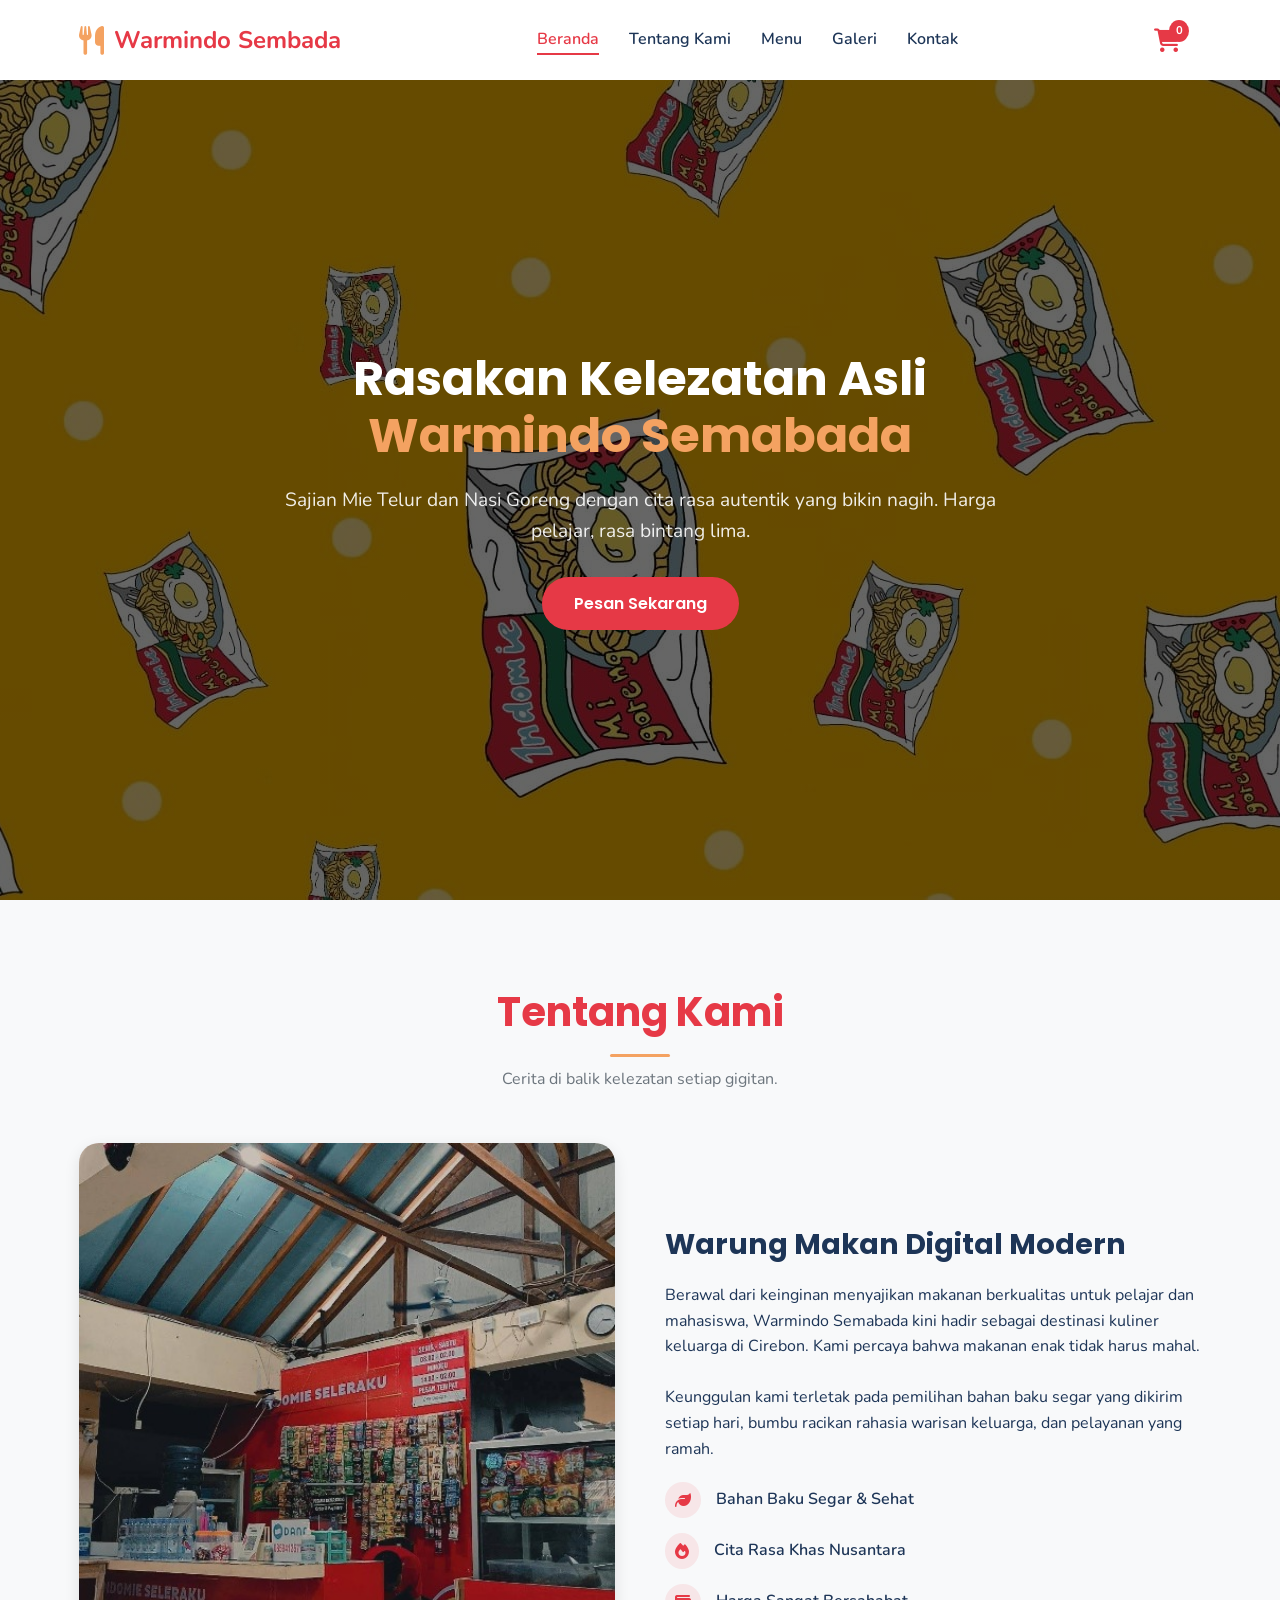
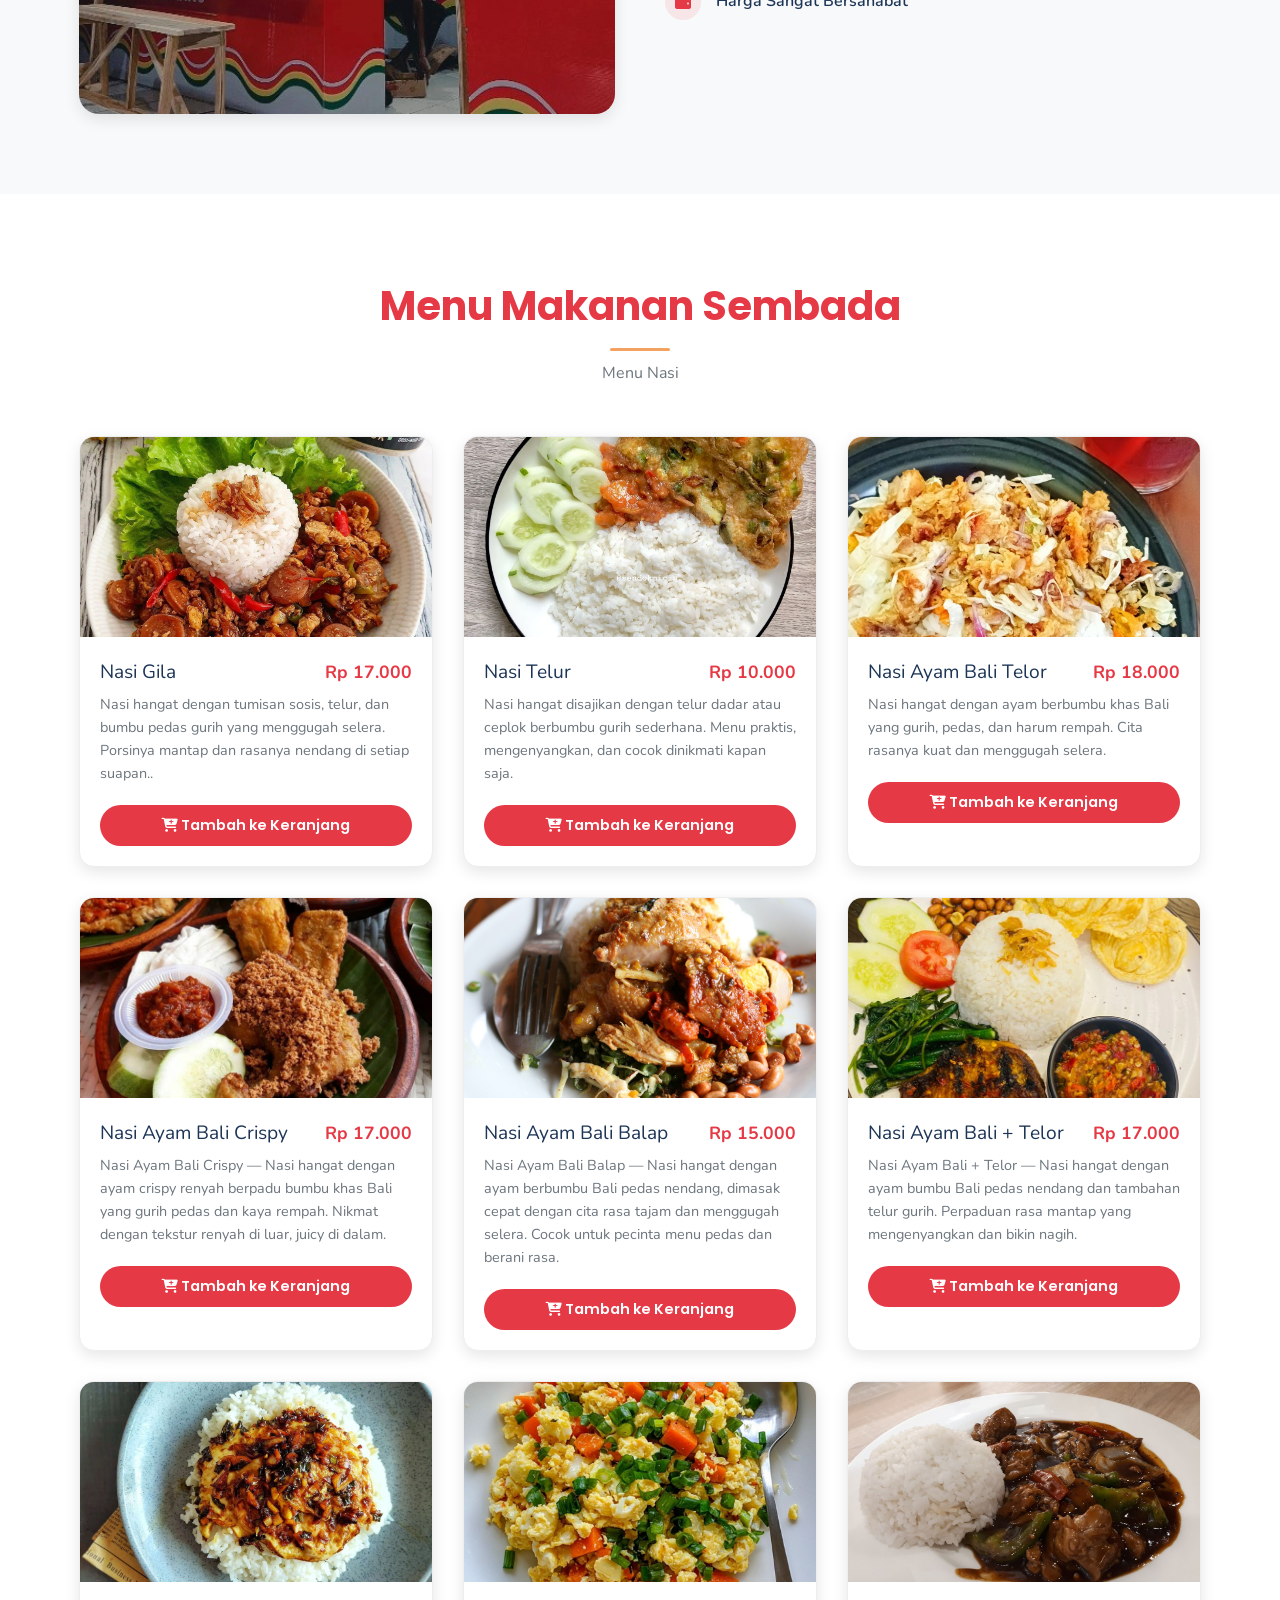
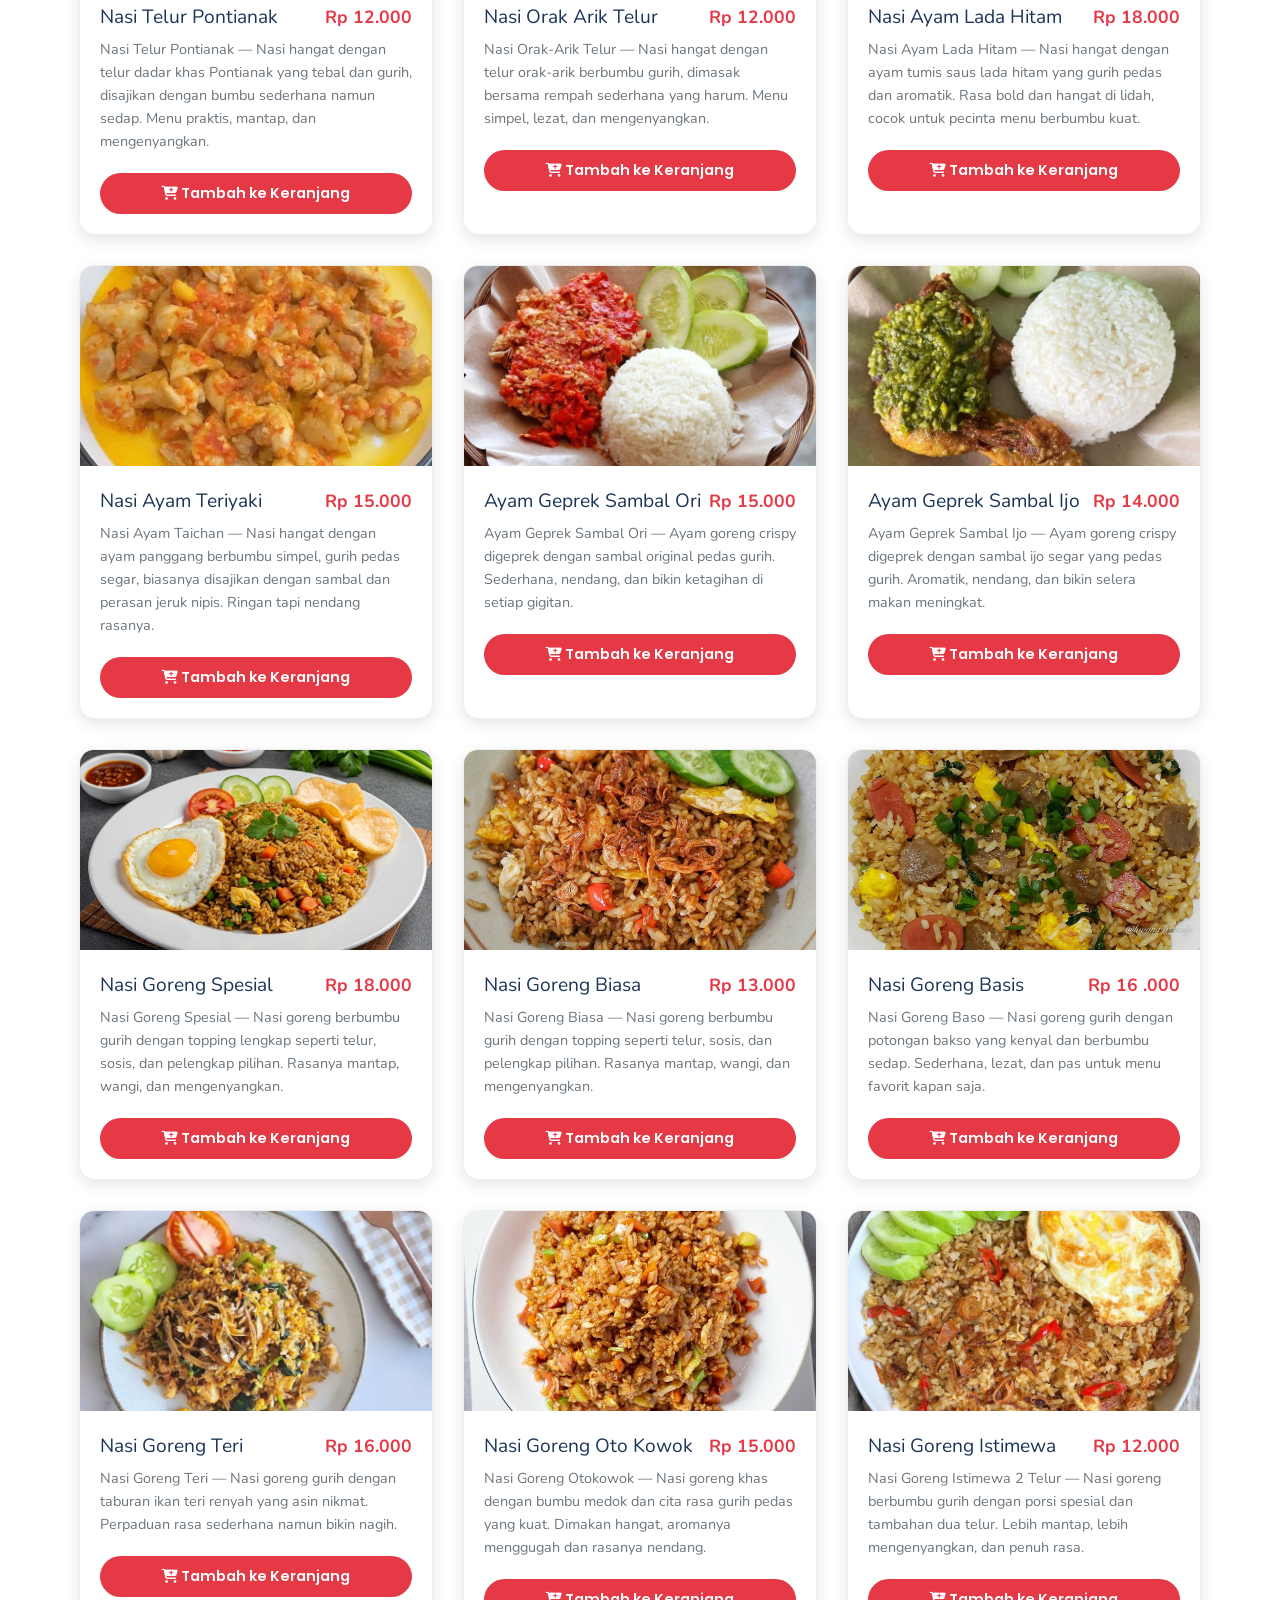
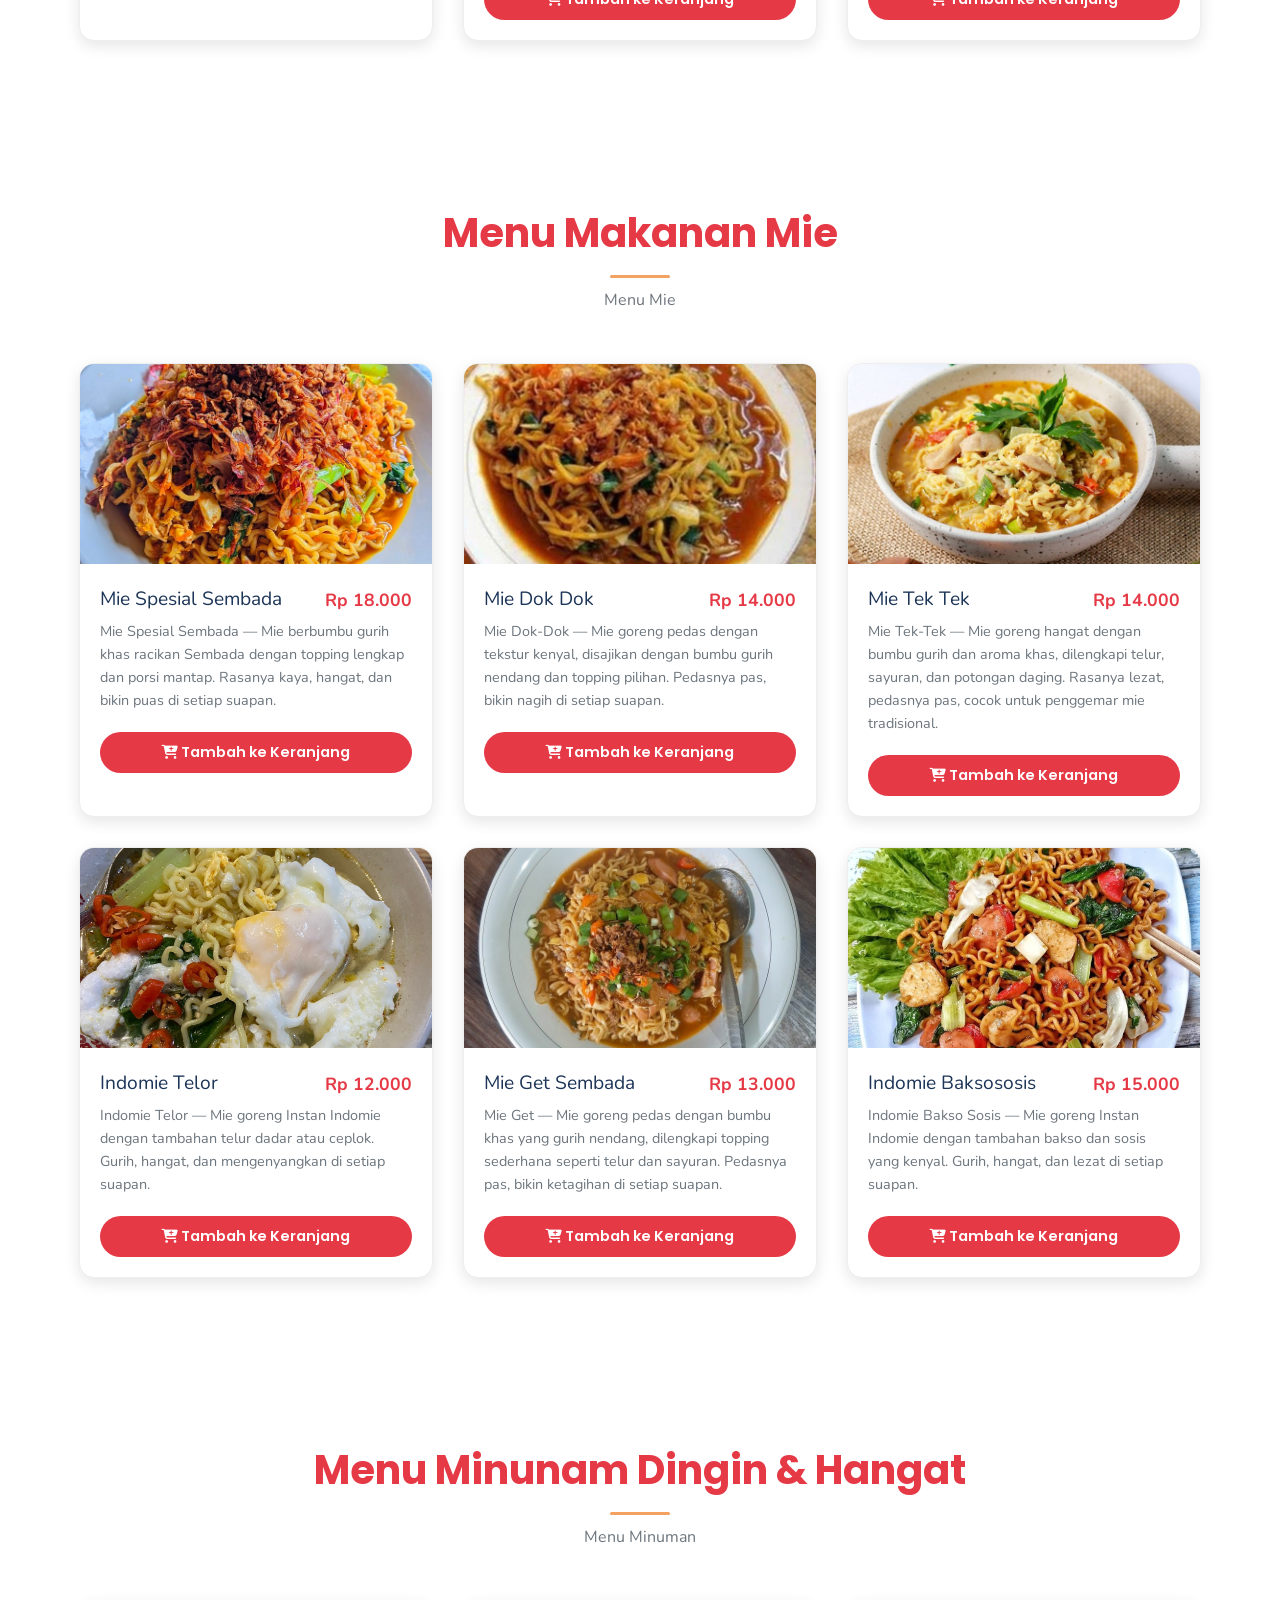
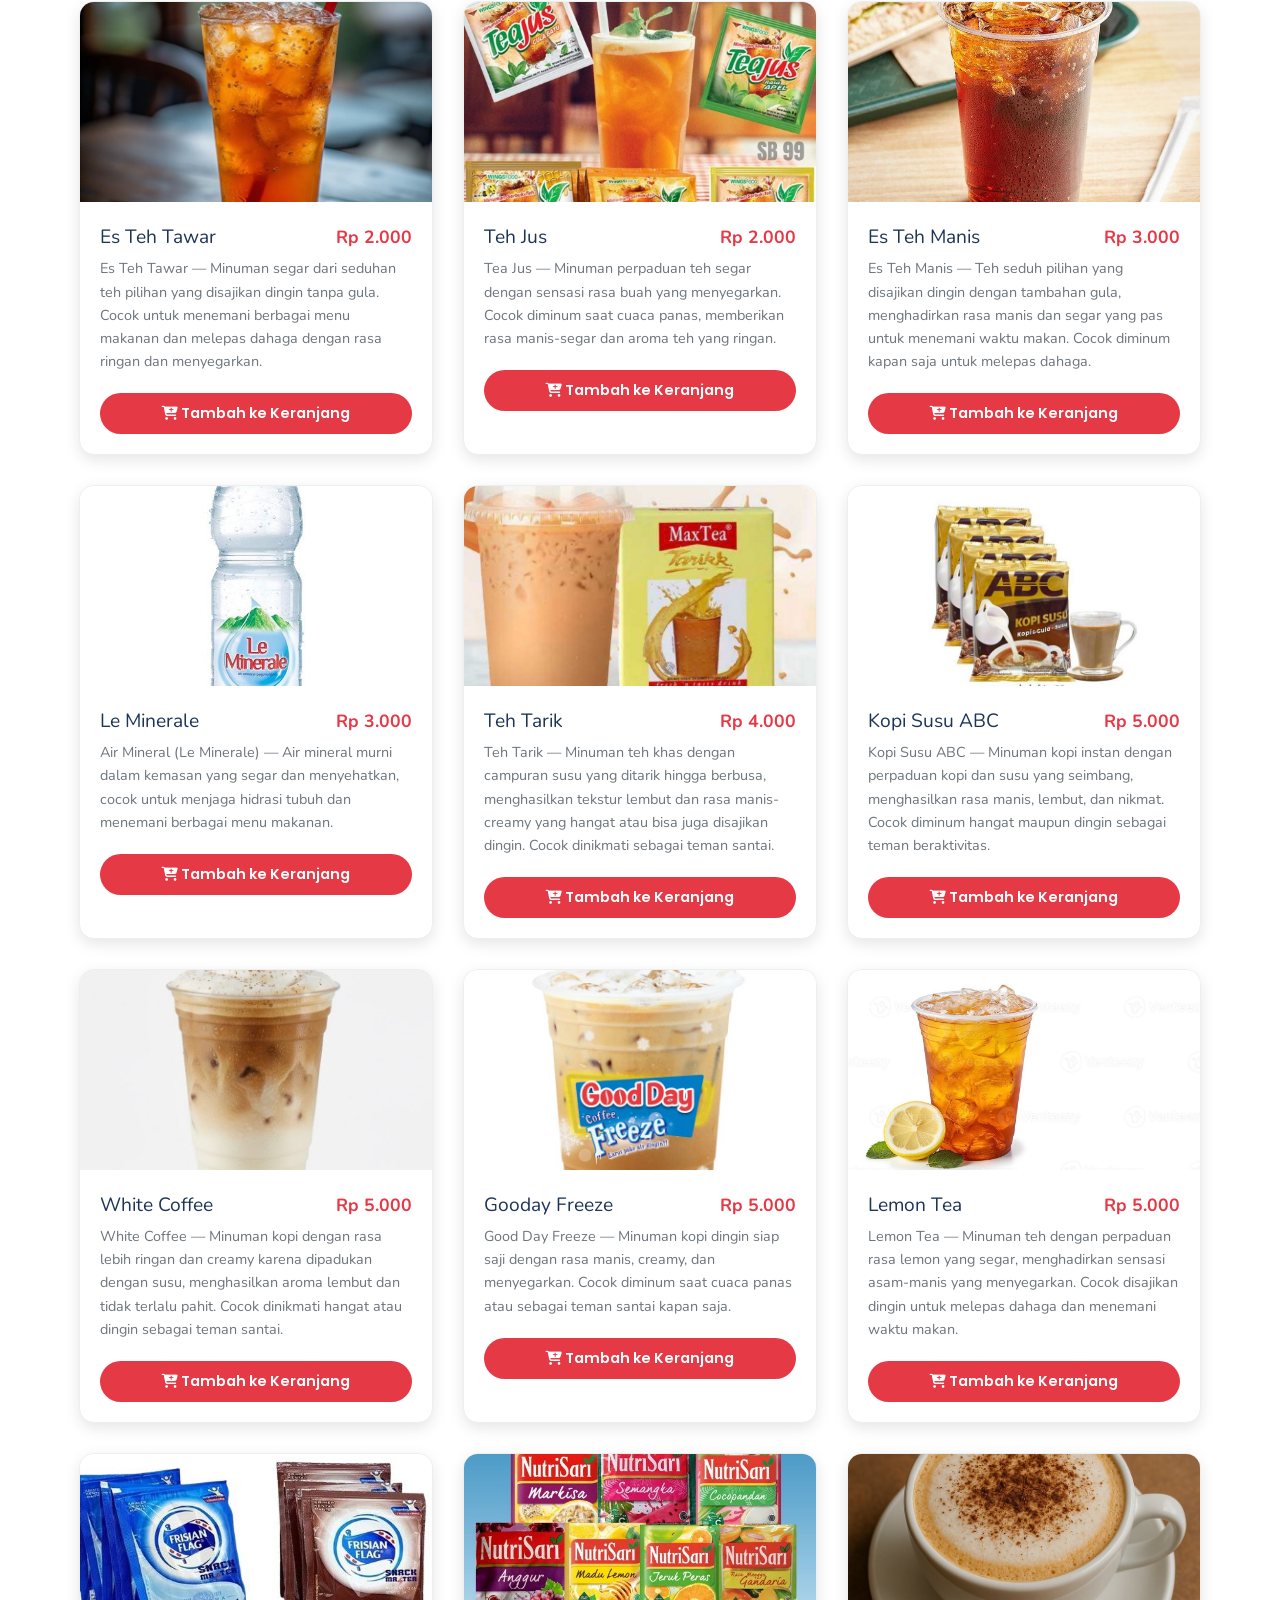
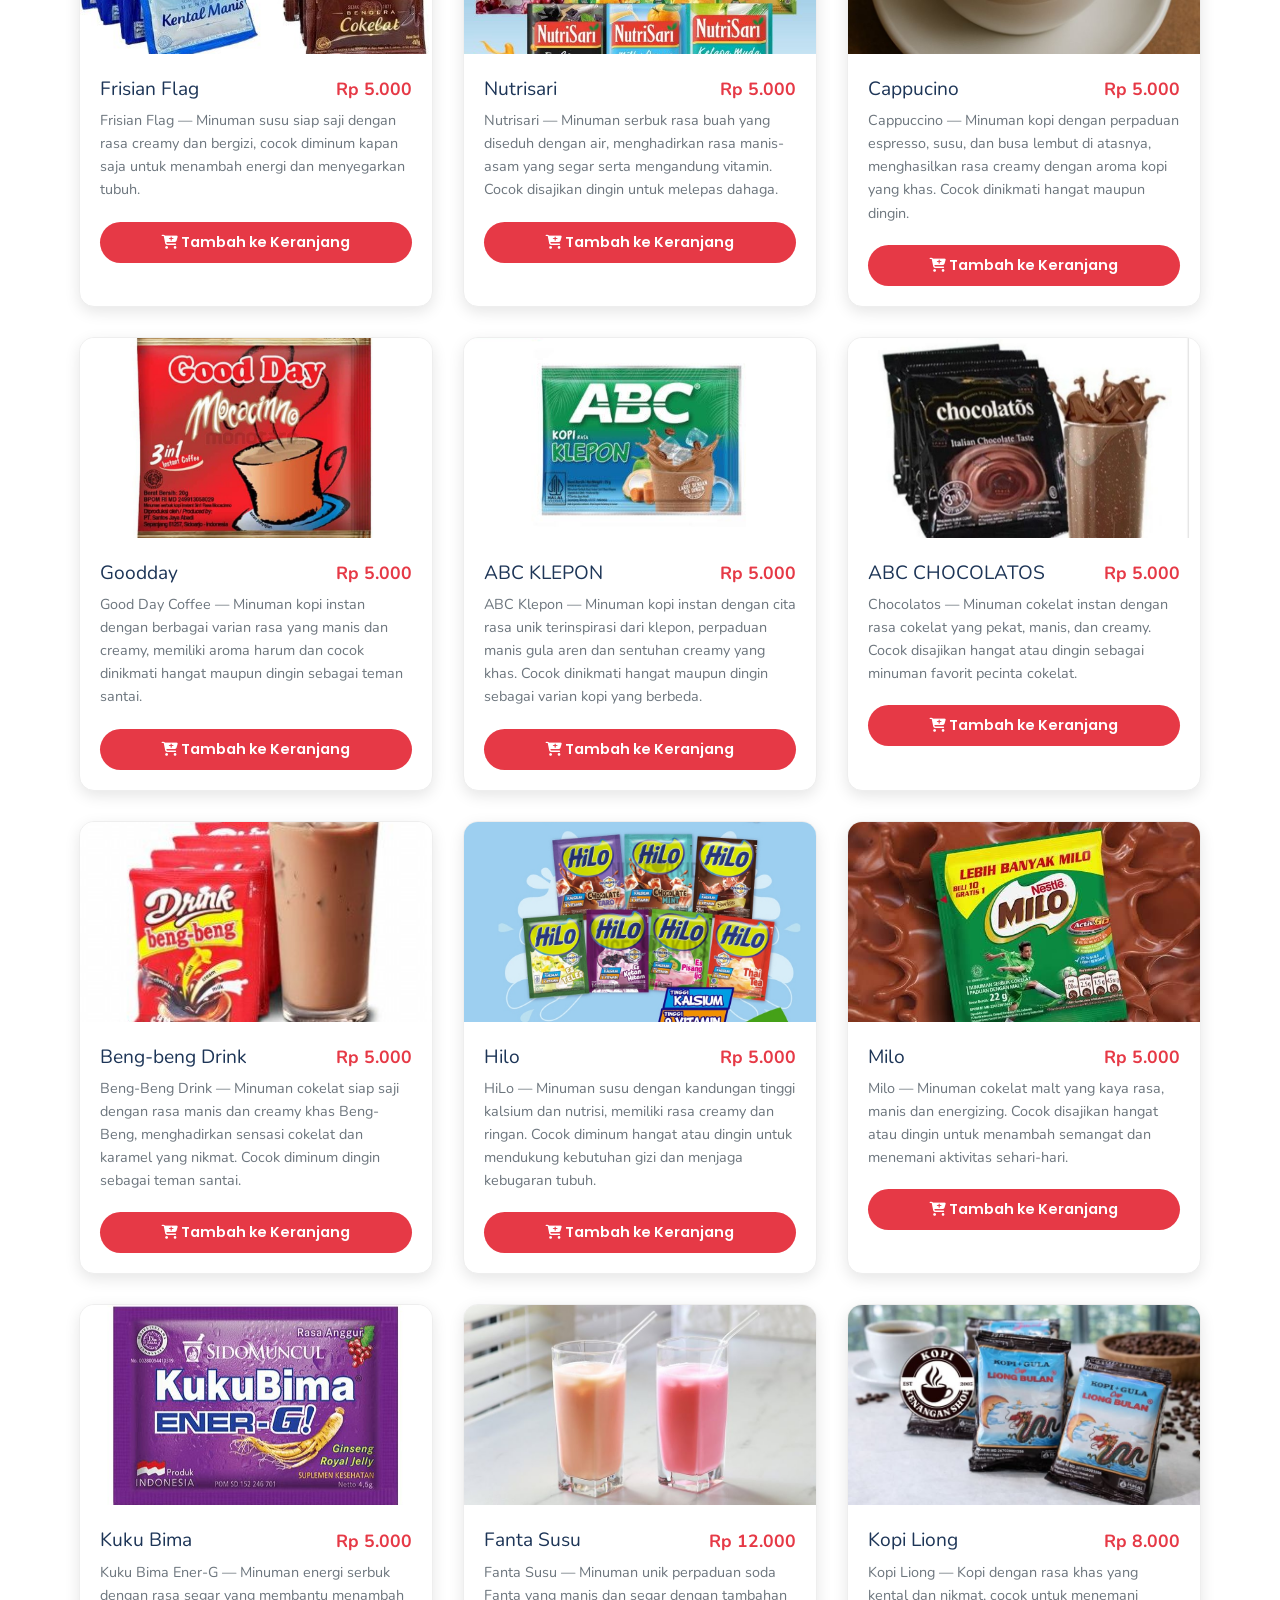
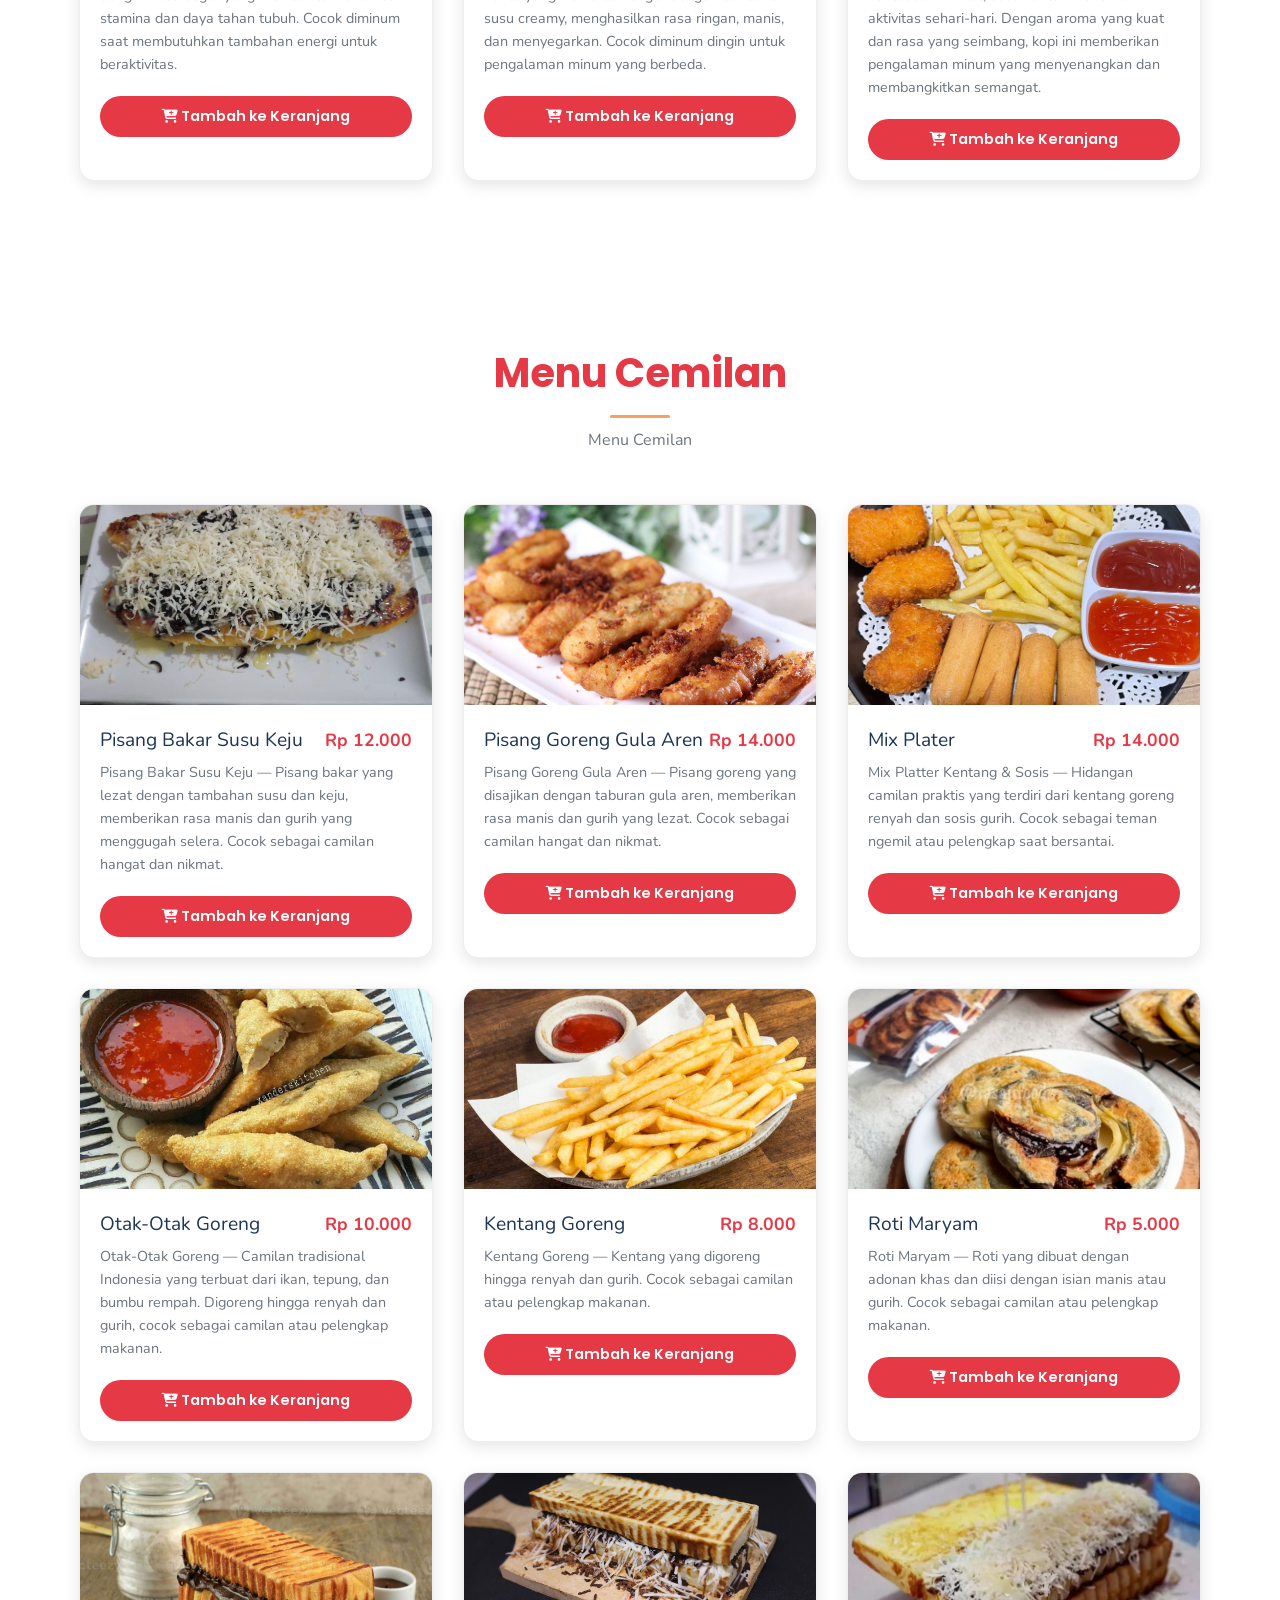
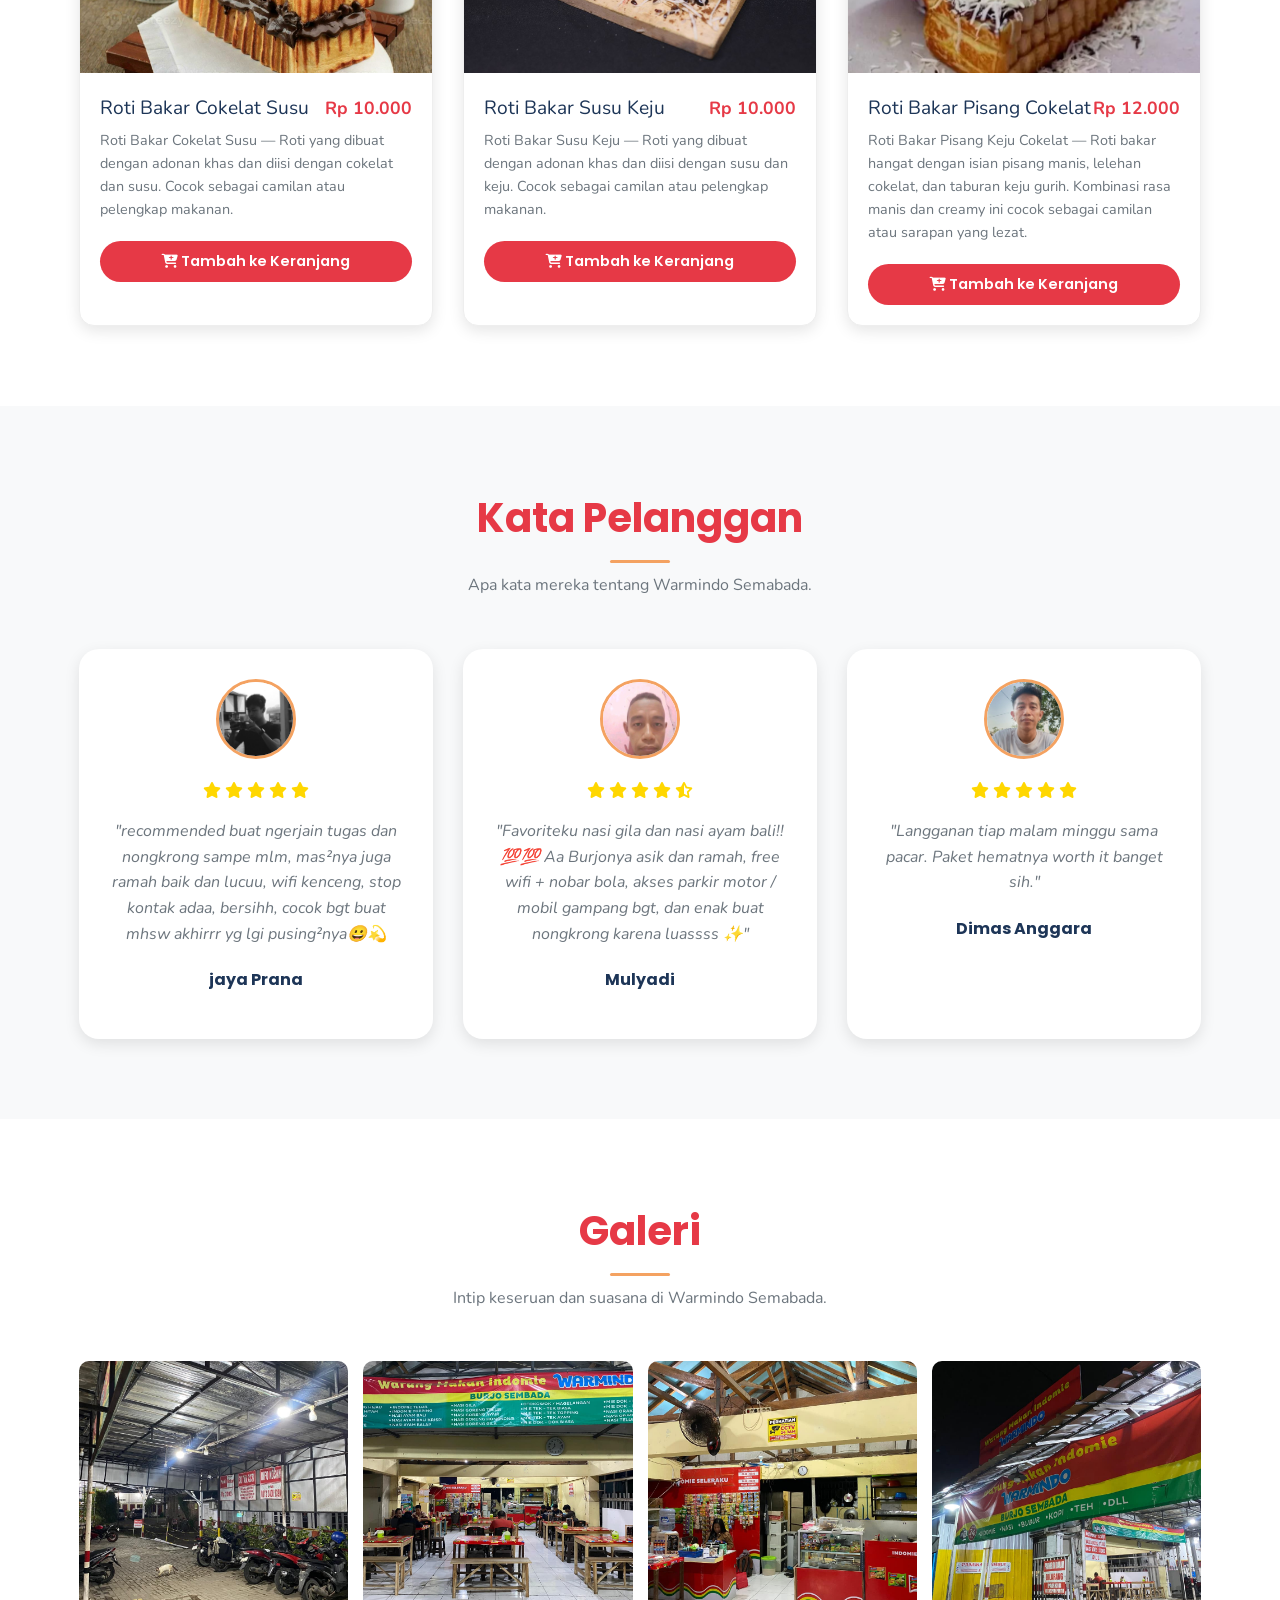
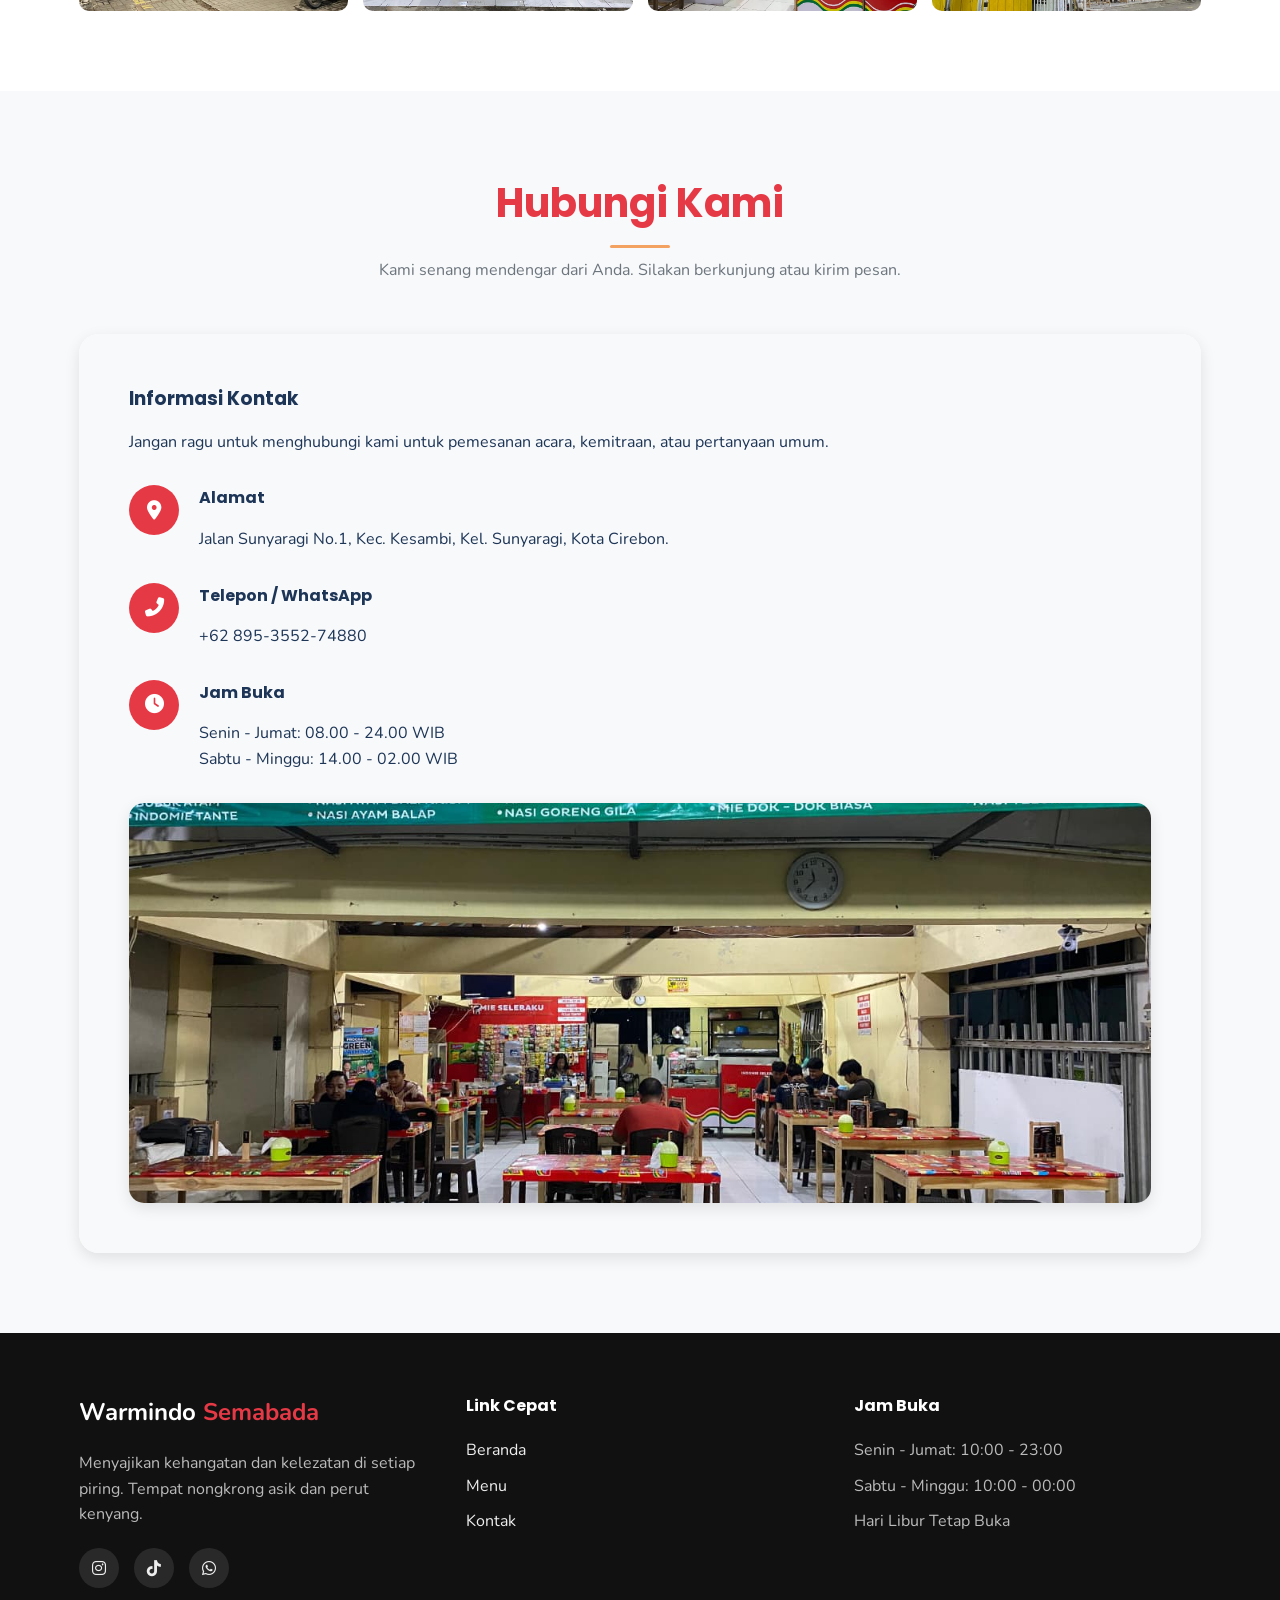
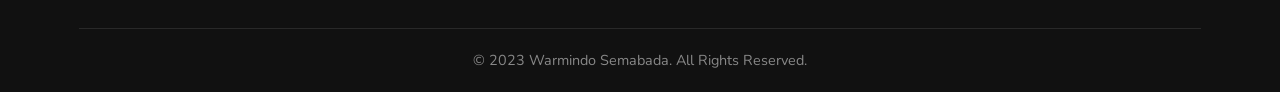
==== commit d2412bd0: "Add files via upload" ====
--- a/warmindo_sembada - Copy/index.html
+++ b/warmindo_sembada - Copy/index.html
@@ -52,7 +52,6 @@
             <p class="hero-subtitle">Sajian Mie Telur dan Nasi Goreng dengan cita rasa autentik yang bikin nagih. Harga pelajar, rasa bintang lima.</p>
             <div class="hero-buttons">
                 <a href="#menu" class="btn btn-primary">Pesan Sekarang</a>
-                <a href="#menu" class="btn btn-outline" style="color: white; border-color: white;">Lihat Menu</a>
             </div>
         </div>
     </section>
@@ -79,9 +78,10 @@
                         <label for="buyerName">Nama Pembeli</label>
                         <input type="text" id="buyerName" placeholder="Masukkan nama Anda" class="form-control">
                     </div>
+                    
                     <div class="form-group">
-                        <label for="buyerTable">Nomor Meja</label>
-                        <input type="text" id="buyerTable" placeholder="Contoh: 1, A1, atau Meja Depan" class="form-control">
+                        <label for="buyerNotes">Catatan (Opsional)</label>
+                        <input type="text" id="buyerNotes" placeholder="Contoh: Pedas lebih, tanpa bumbu, dll" class="form-control">
                     </div>
                 </div>
             </div>
@@ -393,6 +393,8 @@
                 <div class="menu-img">
                     <img src="asset/nasigorengotokowok.jpg" alt="Nasi Goreng Oto Kowok">
                 </div>
+
+
                 <div class="menu-info">
                     <div class="menu-title">
                         <span>Nasi Goreng Oto Kowok</span>
@@ -1021,7 +1023,7 @@
                         <i class="fas fa-star"></i>
                     </div>
                     <p class="testimonial-text">"recommended buat ngerjain tugas dan nongkrong sampe mlm, mas²nya juga ramah baik dan lucuu, wifi kenceng, stop kontak adaa, bersihh, cocok bgt buat mhsw akhirrr yg lgi pusing²nya😀💫</p>
-                    <h4 class="client-name">Fadhil Cihuy</h4>
+                    <h4 class="client-name">jaya Prana</h4>
                 </div>
                 
                 <div class="testimonial-card">
